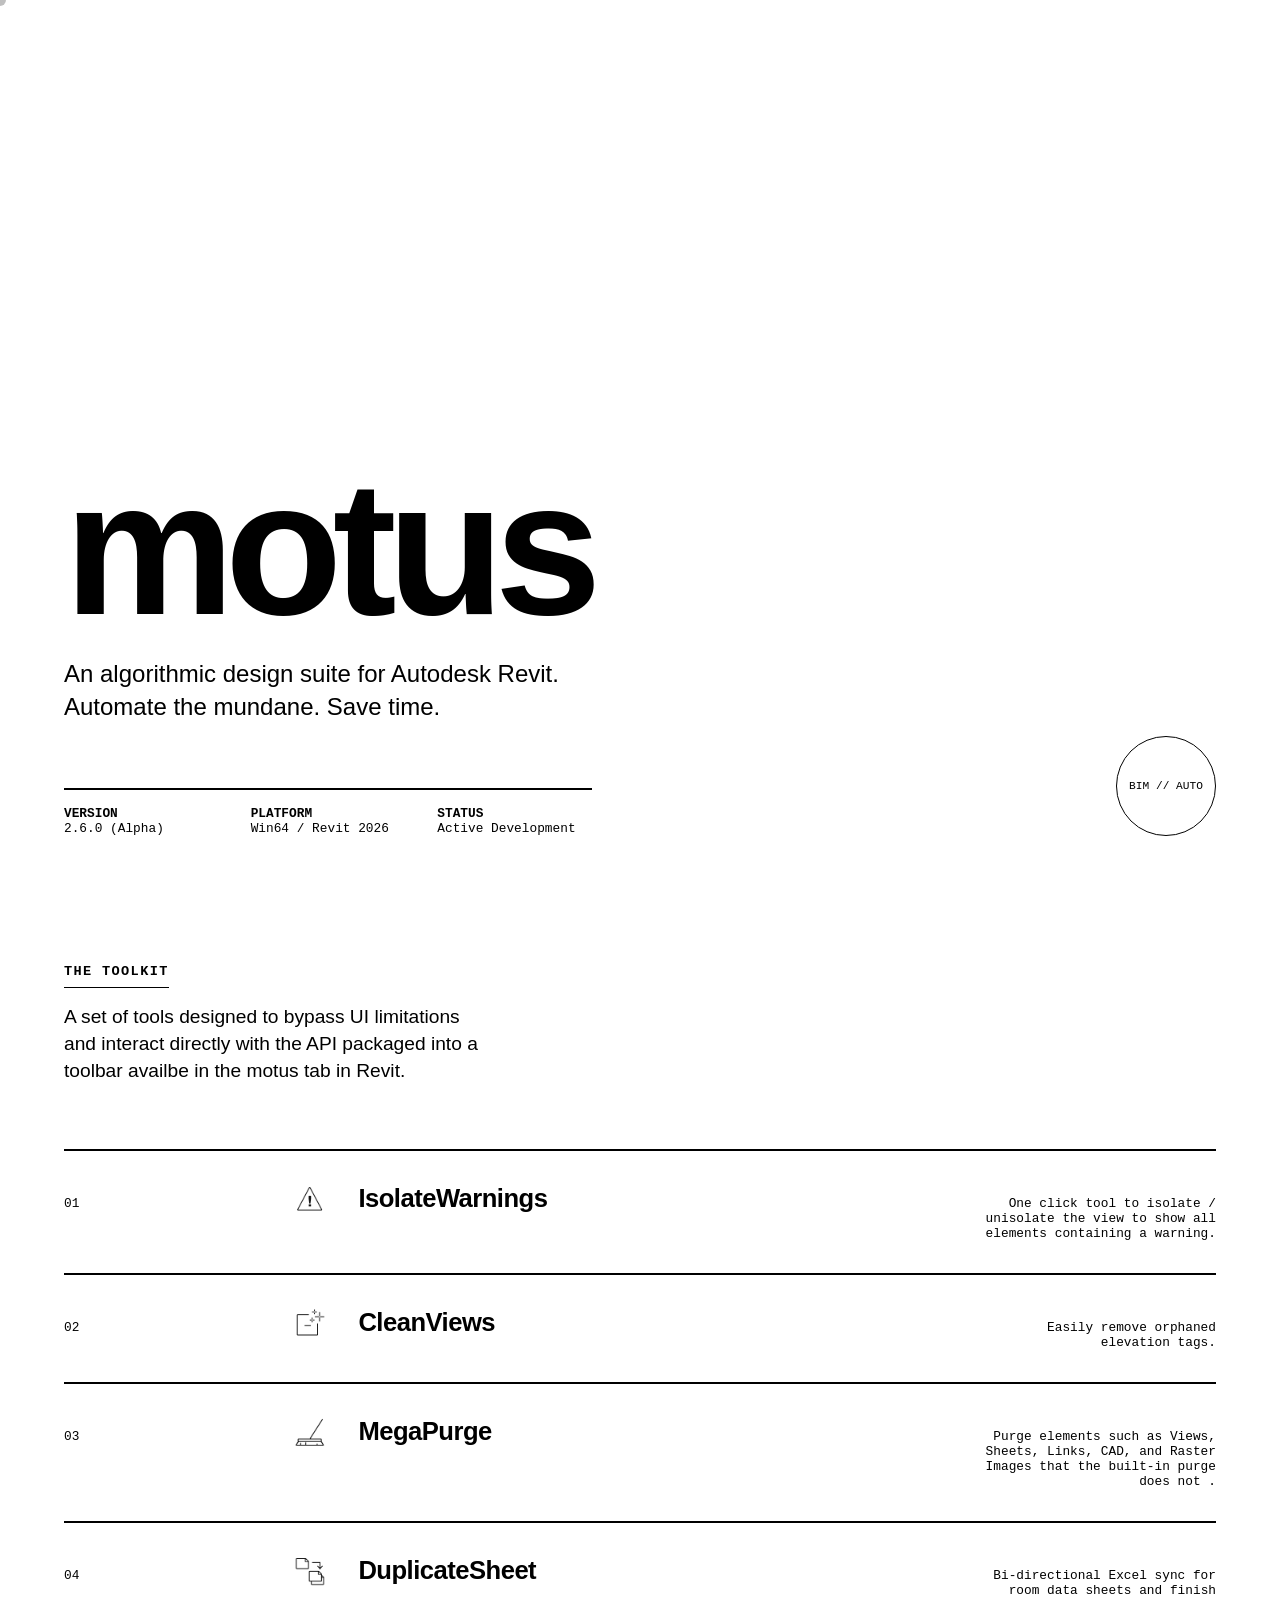
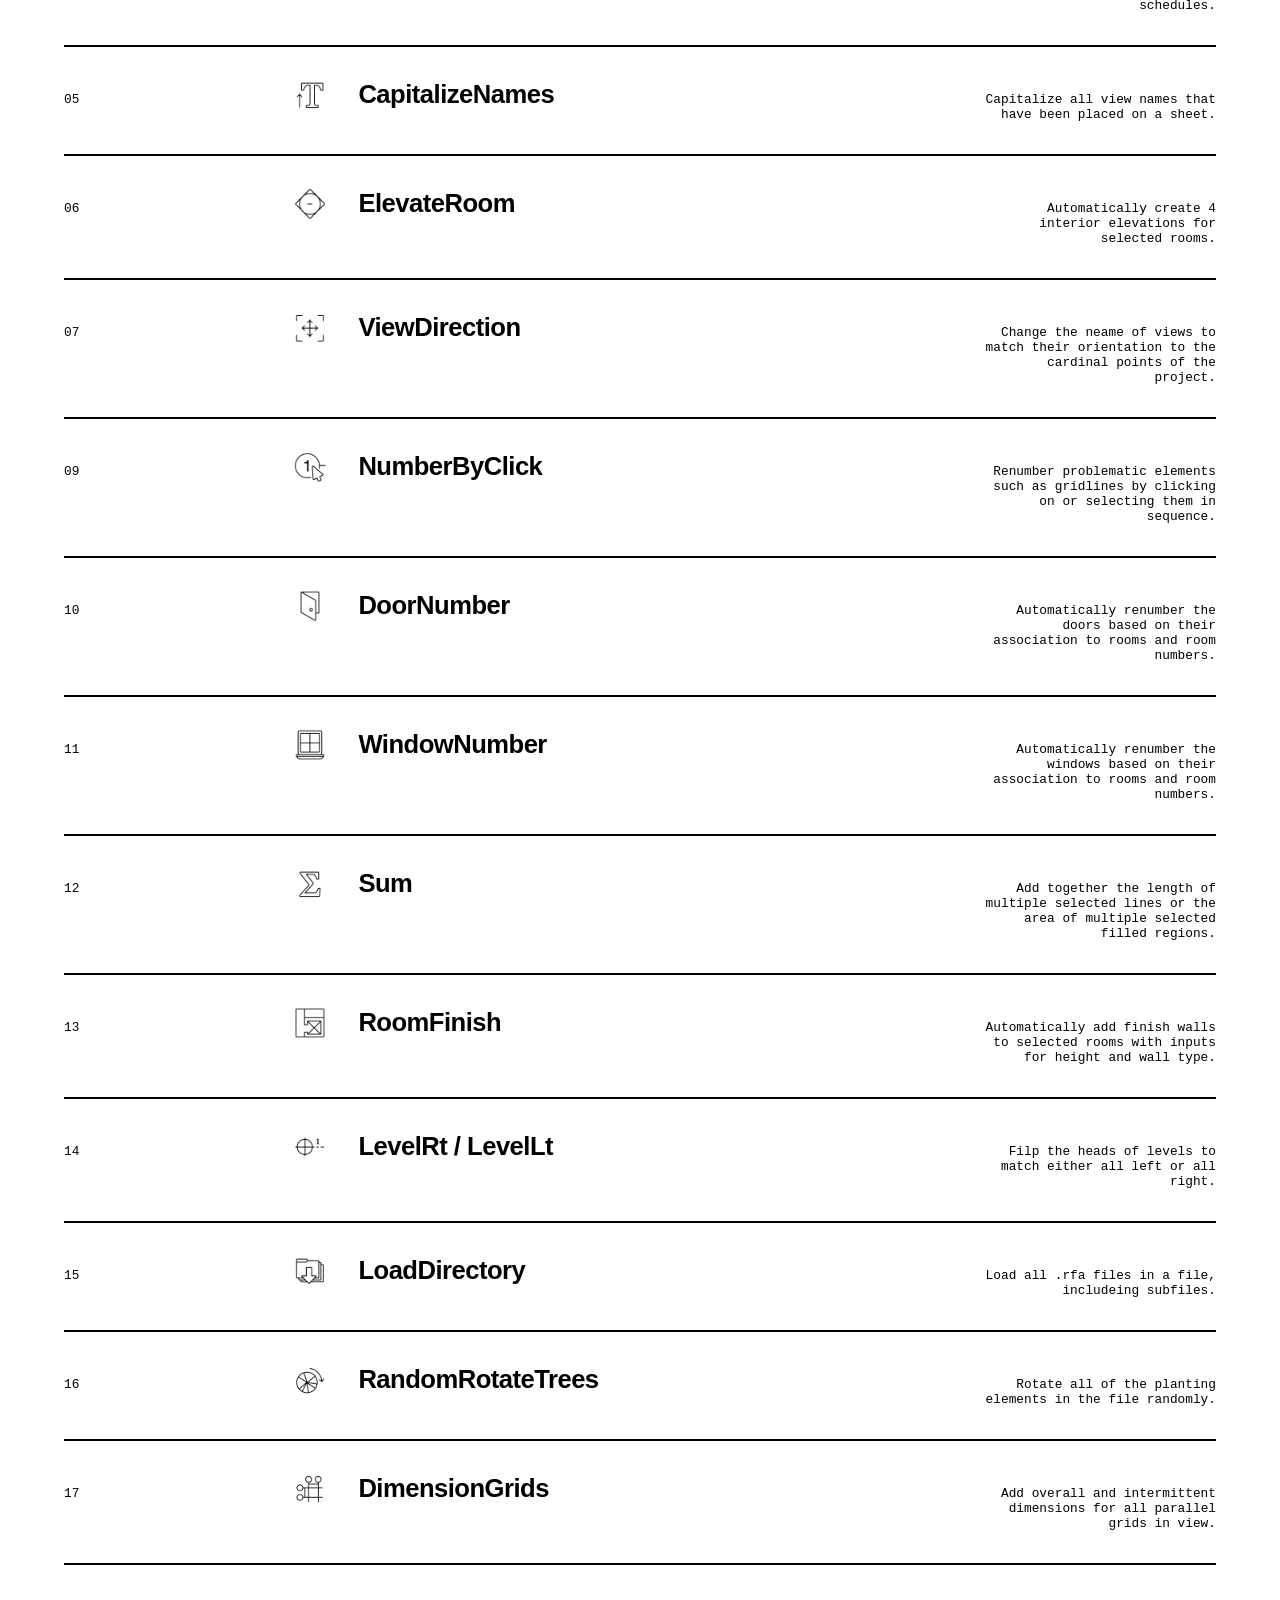
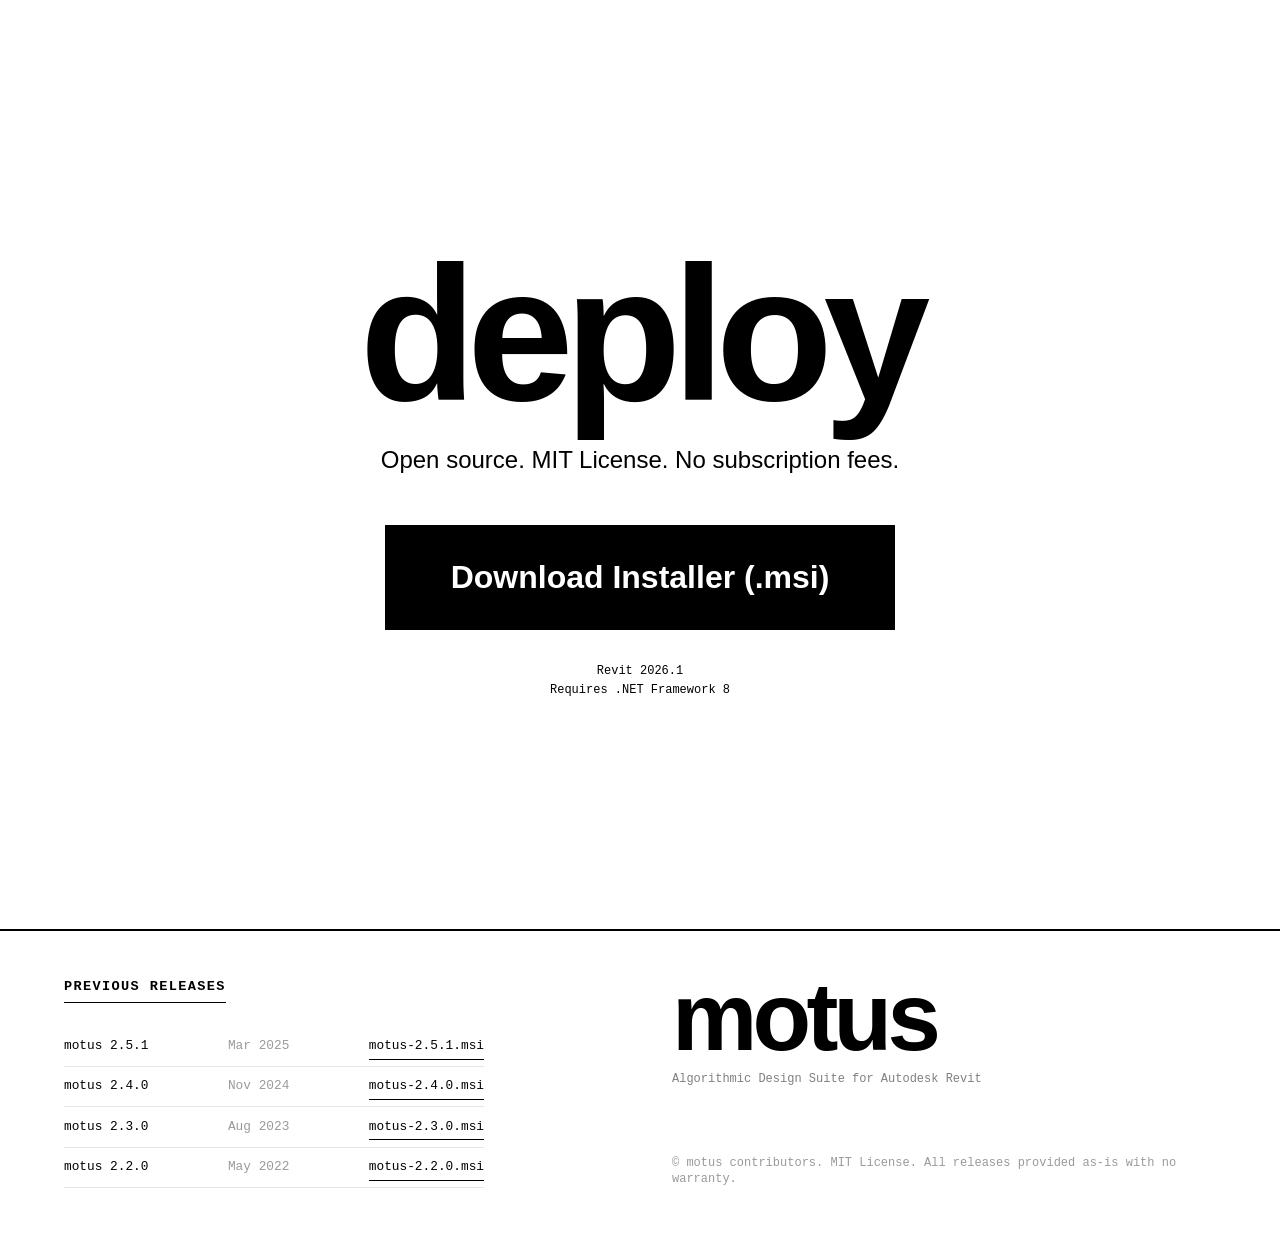
==== index.html @ 1a80b29b "Add files via upload" ====
<html lang="en" vid="0"><head vid="1">
    <meta charset="UTF-8" vid="2">
    <meta name="viewport" content="width=device-width, initial-scale=1.0" vid="3">
    <title vid="4">motus | revit automation suite</title>
    <style vid="5">
        :root {
            --bg: #ffffff;
            --ink: #000000;
            --font-main: 'Helvetica Neue', Helvetica, Arial, sans-serif;
            --font-mono: 'Courier New', Courier, monospace;
        }

        * {
            box-sizing: border-box;
            margin: 0;
            padding: 0;
            cursor: none;
        }

        body {
            background-color: var(--bg);
            color: var(--ink);
            font-family: var(--font-main);
            overflow-x: hidden;
            width: 100vw;
            min-height: 100vh;
        }

        
        #cursor {
            position: fixed;
            top: 0;
            left: 0;
            width: 12px;
            height: 12px;
            background: rgba(0,0,0,0.25);
            border-radius: 50%;
            pointer-events: none;
            z-index: 9999;
            transform: translate(-50%, -50%);
            mix-blend-mode: normal;
            transition: width 0.15s ease, height 0.15s ease, border-radius 0.15s ease, background 0.15s ease;
        }

        #cursor.expanded {
            width: 12px;
            height: 12px;
            background: transparent;
            border: 2px solid rgba(0,0,0,0.25);
        }

        
        h1 {
            font-size: clamp(4rem, 15vw, 12rem);
            font-weight: 900;
            letter-spacing: -0.05em;
            line-height: 0.8;
            text-transform: lowercase;
            margin-bottom: 2rem;
        }

        h2 {
            font-family: var(--font-mono);
            font-size: 0.85rem;
            text-transform: uppercase;
            letter-spacing: 0.1em;
            margin-bottom: 1rem;
            border-bottom: 1px solid var(--ink);
            padding-bottom: 0.5rem;
            display: inline-block;
        }

        p {
            font-size: 1.5rem;
            line-height: 1.4;
            max-width: 60ch;
            font-weight: 400;
        }

        .mono-caption {
            font-family: var(--font-mono);
            font-size: 0.75rem;
            line-height: 1.6;
        }

        
        main {
            display: grid;
            grid-template-columns: 1fr;
            width: 100%;
        }

        section {
            min-height: 100vh;
            padding: 4rem;
            position: relative;
            display: flex;
            flex-direction: column;
        }

        
        .hero {
            justify-content: flex-end;
            align-items: flex-start;
        }

        .hero-content {
            position: relative;
            z-index: 2;
        }

        .hero-meta {
            display: grid;
            grid-template-columns: repeat(3, 1fr);
            gap: 2rem;
            margin-top: 4rem;
            font-family: var(--font-mono);
            font-size: 0.8rem;
            border-top: 2px solid var(--ink);
            padding-top: 1rem;
            width: 100%;
            max-width: 800px;
        }

        


        
        .tools {
            justify-content: center;
        }

        .tool-list {
            list-style: none;
            width: 100%;
        }

        .tool-item {
            border-top: 2px solid var(--ink);
            padding: 2rem 0;
            display: grid;
            grid-template-columns: 1fr 3fr 1fr;
            align-items: baseline;
            transition: padding-left 0.3s ease;
        }
        
        .tool-item:last-child {
            border-bottom: 2px solid var(--ink);
        }

        .tool-item:hover {
            background-color: var(--ink);
            color: var(--bg);
            padding-left: 2rem;
        }

        .tool-item:hover .tool-number,
        .tool-item:hover .tool-name,
        .tool-item:hover .tool-desc {
            color: var(--bg);
        }

        .tool-item:hover img{
            filter: invert(100%);
        }

        .tool-number {
            font-family: var(--font-mono);
            font-size: 0.8rem;
        }

        .tool-name {
            font-size: 1.8rem;
            font-weight: 700;
            letter-spacing: -0.02em;
            font-size: 1.6rem;
        }

        .tool-name img {
            padding-right: 2rem;
            min-width: 4rem;
            max-width: 4rem;
            margin-bottom: -0.5rem;
        }

        

        .tool-desc {
            font-family: var(--font-mono);
            font-size: 0.8rem;
            text-align: right;
        }

        
        .download {
            justify-content: center;
            align-items: center;
            text-align: center;
        }

        .cta-button {
            display: inline-block;
            background: var(--ink);
            color: var(--bg);
            padding: 2rem 4rem;
            font-size: 2rem;
            font-weight: 700;
            text-decoration: none;
            border: 2px solid var(--ink);
            transition: all 0.2s cubic-bezier(0.25, 1, 0.5, 1);
            position: relative;
            overflow: hidden;
            margin-top: 3rem;
        }

        .cta-button:hover {
            background: var(--bg);
            color: var(--ink);
            transform: scale(0.98);
        }

        
        .stamp {
            position: absolute;
            bottom: 4rem;
            right: 4rem;
            width: 100px;
            height: 100px;
            border: 1px solid var(--ink);
            border-radius: 50%;
            display: flex;
            align-items: center;
            justify-content: center;
            font-family: var(--font-mono);
            font-size: 0.7rem;
            text-transform: uppercase;
            animation: spin 10s linear infinite;
        }

        .footer {
            width: 100vw;
        }

        @keyframes spin {
            100% { transform: rotate(360deg); }
        }

        
        .filters {
            position: absolute;
            width: 0;
            height: 0;
        }

        @media (max-width: 768px) {
            h1 { font-size: 20vw; }
            .tool-item { grid-template-columns: 1fr; gap: 1rem; }
            .tool-desc { text-align: left; }
            section { padding: 2rem; }
            .ink-blob { width: 80vw; height: 80vw; left: 50%; }
            .stamp { right: 2rem; bottom: 2rem; }
            .stamp { display: none;}
        }
    </style>
</head>
<body vid="6">

    
    <svg class="filters" vid="7">
        <filter id="paper-roughness" vid="8">
            <feTurbulence type="fractalNoise" baseFrequency="0.04" numOctaves="5" result="noise" vid="9"></feTurbulence>
            <feDisplacementMap in="SourceGraphic" in2="noise" scale="15" vid="10"></feDisplacementMap>
        </filter>
    </svg>

    <div id="cursor" vid="12"></div>

    <main vid="13">
        
        <section class="hero" vid="14">
            <div class="hero-content" vid="15">
                <h1 vid="16">motus</h1>
                <p vid="17">An algorithmic design suite for Autodesk Revit.<br vid="18">Automate the mundane. Save time.</p>
                
                <div class="hero-meta" vid="19">
                    <div vid="20">
                        <strong vid="21">VERSION</strong><br vid="22">
                        2.6.0 (Alpha)
                    </div>
                    <div vid="23">
                        <strong vid="24">PLATFORM</strong><br vid="25">
                        Win64 / Revit 2026
                    </div>
                    <div vid="26">
                        <strong vid="27">STATUS</strong><br vid="28">
                        Active Development
                    </div>
                </div>
            </div>

            <div class="stamp" vid="29">
                BIM // AUTO
            </div>
        </section>

        
        <section class="tools" vid="30">
            <div style="margin-bottom: 4rem;" vid="31">
                <h2 vid="32">The Toolkit</h2>
                <p style="font-size: 1.2rem; max-width: 40ch;" vid="33">A set of tools designed to bypass UI limitations and interact directly with the API packaged into a toolbar availbe in the motus tab in Revit.</p>
            </div>

            <ul class="tool-list" vid="34">
                <li class="tool-item">
                    <span class="tool-number">01</span>
                    <span class="tool-name"><img src="/Icons/IsolateWarnings.png" alt="Isolate warnings">IsolateWarnings</span>
                    <span class="tool-desc">One click tool to isolate / unisolate the view to show all elements containing a warning.</span>
                </li>
                <li class="tool-item">
                    <span class="tool-number">02</span>
                    <span class="tool-name"><img src="/Icons/CleanUnused.png" alt="Remove unused elevations">CleanViews</span>
                    <span class="tool-desc">Easily remove orphaned elevation tags.</span>
                </li>
                <li class="tool-item">
                    <span class="tool-number">03</span>
                    <span class="tool-name"><img src="/Icons/PurgePlus.png" alt="Purge additional elements">MegaPurge</span>
                    <span class="tool-desc">Purge elements such as Views, Sheets, Links, CAD, and Raster Images that the built-in purge does not .</span>
                </li>
                <li class="tool-item">
                    <span class="tool-number">04</span>
                    <span class="tool-name"><img src="/Icons/DuplicateSheet.png" alt="Create mulitple duplicates of a sheet">DuplicateSheet</span>
                    <span class="tool-desc">Bi-directional Excel sync for room data sheets and finish schedules.</span>
                </li>
                <li class="tool-item">
                    <span class="tool-number">05</span>
                    <span class="tool-name"><img src="/Icons/Capitalize.png" alt="Capialize the names of views on sheets">CapitalizeNames</span>
                    <span class="tool-desc">Capitalize all view names that have been placed on a sheet.</span>
                </li>
                <li class="tool-item">
                    <span class="tool-number">06</span>
                    <span class="tool-name"><img src="/Icons/InteriorElevation.png" alt="Elevate a room">ElevateRoom</span>
                    <span class="tool-desc">Automatically create 4 interior elevations for selected rooms.</span>
                </li>
                <li class="tool-item">
                    <span class="tool-number">07</span>
                    <span class="tool-name"><img src="/Icons/ViewDirection.png" alt="Rename elevations by project cardinal directions">ViewDirection</span>
                    <span class="tool-desc">Change the neame of views to match their orientation to the cardinal points of the project.</span>
                </li>
                <li class="tool-item">
                    <span class="tool-number">09</span>
                    <span class="tool-name"><img src="/Icons/ReNumber.png" alt="Renumber elements by selection order">NumberByClick</span>
                    <span class="tool-desc">Renumber problematic elements such as gridlines by clicking on or selecting them in sequence.</span>
                </li>
                <li class="tool-item">
                    <span class="tool-number">10</span>
                    <span class="tool-name"><img src="/Icons/DoorNumber.png" alt="Number doors by room">DoorNumber</span>
                    <span class="tool-desc">Automatically renumber the doors based on their association to rooms and room numbers.</span>
                </li>
                <li class="tool-item">
                    <span class="tool-number">11</span>
                    <span class="tool-name"><img src="/Icons/WindowNumber.png" alt="Number windows by room">WindowNumber</span>
                    <span class="tool-desc">Automatically renumber the windows based on their association to rooms and room numbers.</span>
                </li>
                <li class="tool-item">
                    <span class="tool-number">12</span>
                    <span class="tool-name"><img src="/Icons/Sum.png" alt="Sum of lines and areas">Sum</span>
                    <span class="tool-desc">Add together the length of multiple selected lines or the area of multiple selected filled regions.</span>
                </li>
                <li class="tool-item">
                    <span class="tool-number">13</span>
                    <span class="tool-name"><img src="/Icons/RoomFinish.png" alt="add finish walls to room">RoomFinish</span>
                    <span class="tool-desc">Automatically add finish walls to selected rooms with inputs for height and wall type.</span>
                </li>
                <li class="tool-item">
                    <span class="tool-number">14</span>
                    <span class="tool-name"><img src="/Icons/GridBubbleLeft.png" alt="Unify grid bubble orientations">LevelRt / LevelLt</span>
                    <span class="tool-desc">Filp the heads of levels to match either all left or all right.</span>
                </li>
                <li class="tool-item">
                    <span class="tool-number">15</span>
                    <span class="tool-name"><img src="/Icons/ImportDirectory.png" alt="Load multiple families">LoadDirectory</span>
                    <span class="tool-desc">Load all .rfa files in a file, includeing subfiles.</span>
                </li>
                <li class="tool-item">
                    <span class="tool-number">16</span>
                    <span class="tool-name"><img src="/Icons/RotateTrees.png" alt="Randomly rotate trees">RandomRotateTrees</span>
                    <span class="tool-desc">Rotate all of the planting elements in the file randomly.</span>
                </li>
                <li class="tool-item">
                    <span class="tool-number">17</span>
                    <span class="tool-name"><img src="/Icons/DimensionGrids.png" alt="Dimension parallel grids">DimensionGrids</span>
                    <span class="tool-desc">Add overall and intermittent dimensions for all parallel grids in view.</span>
                </li>
            </ul>
        </section>

        
        <section class="download" vid="51">
            <div style="position: relative; z-index: 2;" vid="52">
                <h1 vid="53">deploy</h1>
                <p vid="54">Open source. MIT License. No subscription fees.</p>
                <a href="/Installations/motusTools2026.msi" class="cta-button" vid="55">Download Installer (.msi)</a>
                <div class="mono-caption" style="margin-top: 2rem;" vid="56">
                    Revit 2026.1<br vid="57">
                    Requires .NET Framework 8
                </div>
            </div>
        </section>

    </main>

    <footer style="border-top: 2px solid var(--ink); padding: 3rem 4rem; display: grid; grid-template-columns: 1fr 1fr; align-items: start; gap: 4rem; position: relative; z-index: 2; background: var(--bg);" vid="58">
        <div vid="59">
            <h2 style="font-family: var(--font-mono); font-size: 0.85rem; text-transform: uppercase; letter-spacing: 0.1em; border-bottom: 1px solid var(--ink); padding-bottom: 0.5rem; display: inline-block; margin-bottom: 1.5rem;" vid="60">Previous Releases</h2>
            <ul style="list-style: none; font-family: var(--font-mono); font-size: 0.8rem; line-height: 2;" vid="61">
                <li style="display: flex; justify-content: space-between; max-width: 420px; border-bottom: 1px solid rgba(0,0,0,0.1); padding: 0.4rem 0;" vid="62"><span vid="63">motus 2.5.1</span><span style="color: rgba(0,0,0,0.4);" vid="64">Mar 2025</span><a href="/Installations/motusTools2025.msi" style="color: var(--ink); text-decoration: none; border-bottom: 1px solid var(--ink);" vid="65">motus-2.5.1.msi</a></li>
                <li style="display: flex; justify-content: space-between; max-width: 420px; border-bottom: 1px solid rgba(0,0,0,0.1); padding: 0.4rem 0;" vid="66"><span vid="67">motus 2.4.0</span><span style="color: rgba(0,0,0,0.4);" vid="68">Nov 2024</span><a href="/Installations/motusTools2024.msi" style="color: var(--ink); text-decoration: none; border-bottom: 1px solid var(--ink);" vid="69">motus-2.4.0.msi</a></li>
                <li style="display: flex; justify-content: space-between; max-width: 420px; border-bottom: 1px solid rgba(0,0,0,0.1); padding: 0.4rem 0;" vid="70"><span vid="71">motus 2.3.0</span><span style="color: rgba(0,0,0,0.4);" vid="72">Aug 2023</span><a href="/Installations/motusTools2023.msi" style="color: var(--ink); text-decoration: none; border-bottom: 1px solid var(--ink);" vid="73">motus-2.3.0.msi</a></li>
                <li style="display: flex; justify-content: space-between; max-width: 420px; border-bottom: 1px solid rgba(0,0,0,0.1); padding: 0.4rem 0;" vid="74"><span vid="75">motus 2.2.0</span><span style="color: rgba(0,0,0,0.4);" vid="76">May 2022</span><a href="/Installations/motusTools2022.msi" style="color: var(--ink); text-decoration: none; border-bottom: 1px solid var(--ink);" vid="77">motus-2.2.0.msi</a></li>
            </ul>
        </div>
        <div style="display: flex; flex-direction: column; justify-content: space-between; height: 100%;" vid="82">
            <div vid="83">
                <h1 style="font-size: clamp(3rem, 8vw, 6rem); font-weight: 900; letter-spacing: -0.05em; line-height: 0.8; text-transform: lowercase; margin-bottom: 1rem;" vid="84">motus</h1>
                <p style="font-family: var(--font-mono); font-size: 0.75rem; color: rgba(0,0,0,0.5); max-width: none;" vid="85">Algorithmic Design Suite for Autodesk Revit</p>
            </div>
            <p style="font-family: var(--font-mono); font-size: 0.75rem; color: rgba(0,0,0,0.4); margin-top: 3rem; max-width: none;" vid="86">© <span id="copy-year" vid="87"></span> motus contributors. MIT License. All releases provided as-is with no warranty.</p>
        </div>
    </footer>

    <script vid="58">
        // Connecting dots background
        (function() {
            const canvas = document.getElementById('dot-canvas');
            const ctx = canvas.getContext('2d');
            const NUM_DOTS = 80;
            const MAX_DIST = 160;
            let dots = [];

            function resize() {
                canvas.width = window.innerWidth;
                canvas.height = window.innerHeight;
            }
            window.addEventListener('resize', resize);
            resize();

            for (let i = 0; i < NUM_DOTS; i++) {
                dots.push({
                    x: Math.random() * canvas.width,
                    y: Math.random() * canvas.height,
                    vx: (Math.random() - 0.5) * 0.5,
                    vy: (Math.random() - 0.5) * 0.5,
                    r: Math.random() * 2 + 1
                });
            }

            function draw() {
                ctx.clearRect(0, 0, canvas.width, canvas.height);

                // Move dots
                dots.forEach(d => {
                    d.x += d.vx;
                    d.y += d.vy;
                    if (d.x < 0 || d.x > canvas.width)  d.vx *= -1;
                    if (d.y < 0 || d.y > canvas.height) d.vy *= -1;
                });

                // Draw lines
                for (let i = 0; i < dots.length; i++) {
                    for (let j = i + 1; j < dots.length; j++) {
                        const dx = dots[i].x - dots[j].x;
                        const dy = dots[i].y - dots[j].y;
                        const dist = Math.sqrt(dx * dx + dy * dy);
                        if (dist < MAX_DIST) {
                            const alpha = (1 - dist / MAX_DIST) * 0.18;
                            ctx.strokeStyle = `rgba(0,0,0,${alpha})`;
                            ctx.lineWidth = 0.8;
                            ctx.beginPath();
                            ctx.moveTo(dots[i].x, dots[i].y);
                            ctx.lineTo(dots[j].x, dots[j].y);
                            ctx.stroke();
                        }
                    }
                }

                // Draw dots
                dots.forEach(d => {
                    ctx.beginPath();
                    ctx.arc(d.x, d.y, d.r, 0, Math.PI * 2);
                    ctx.fillStyle = 'rgba(0,0,0,0.25)';
                    ctx.fill();
                });

                requestAnimationFrame(draw);
            }
            draw();
        })();
    </script>
    <script vid="59">
        


        const cursor = document.getElementById('cursor');
        
        document.addEventListener('mousemove', (e) => {
            cursor.style.left = e.clientX + 'px';
            cursor.style.top = e.clientY + 'px';
        });

        
        const links = document.querySelectorAll('a, .tool-item');
        links.forEach(link => {
            link.addEventListener('mouseenter', () => {
                cursor.style.transform = 'translate(-50%, -50%) scale(1)';
                cursor.style.background = '#ffffff';
                cursor.style.mixBlendMode = 'exclusion';
            });
            link.addEventListener('mouseleave', () => {
                cursor.style.transform = 'translate(-50%, -50%) scale(1)';
                cursor.style.background = 'rgba(0,0,0,0.25)';
                cursor.style.mixBlendMode = 'normal';
            });
        });
    </script>

</body></html>
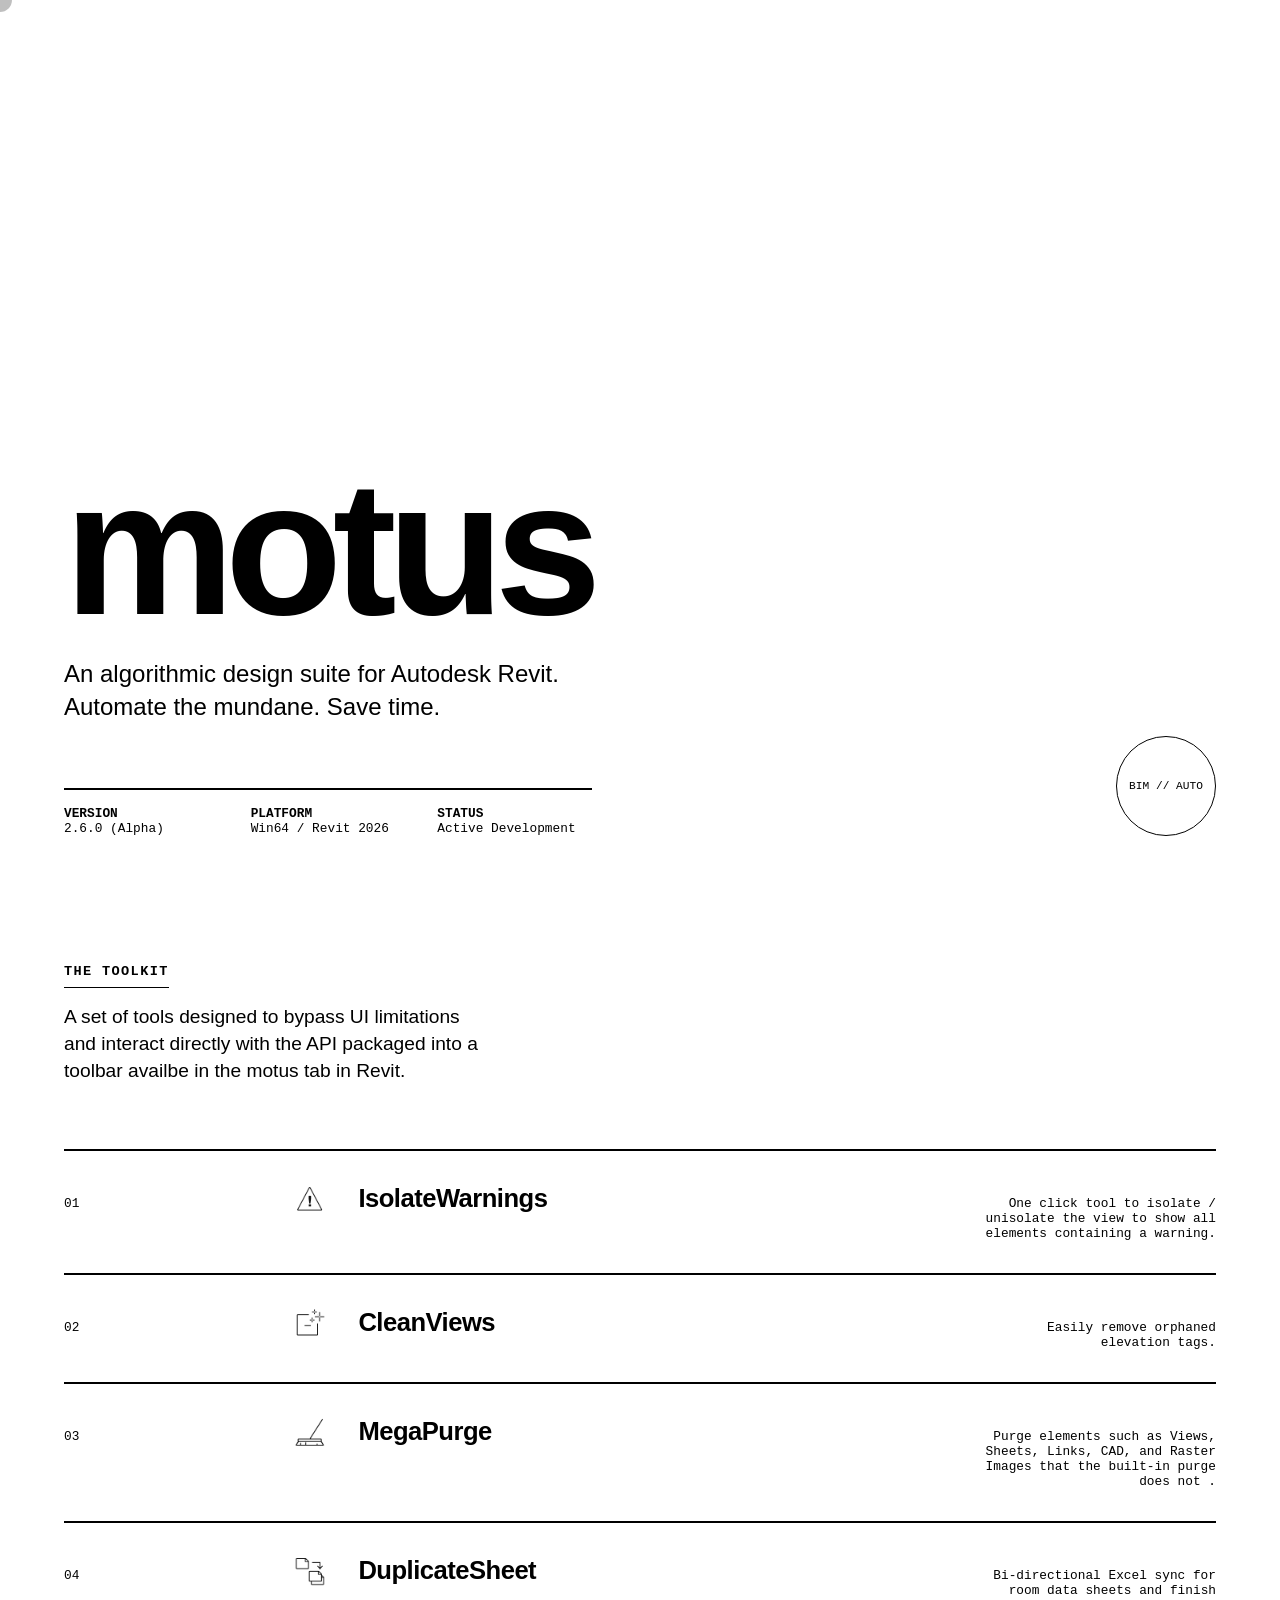
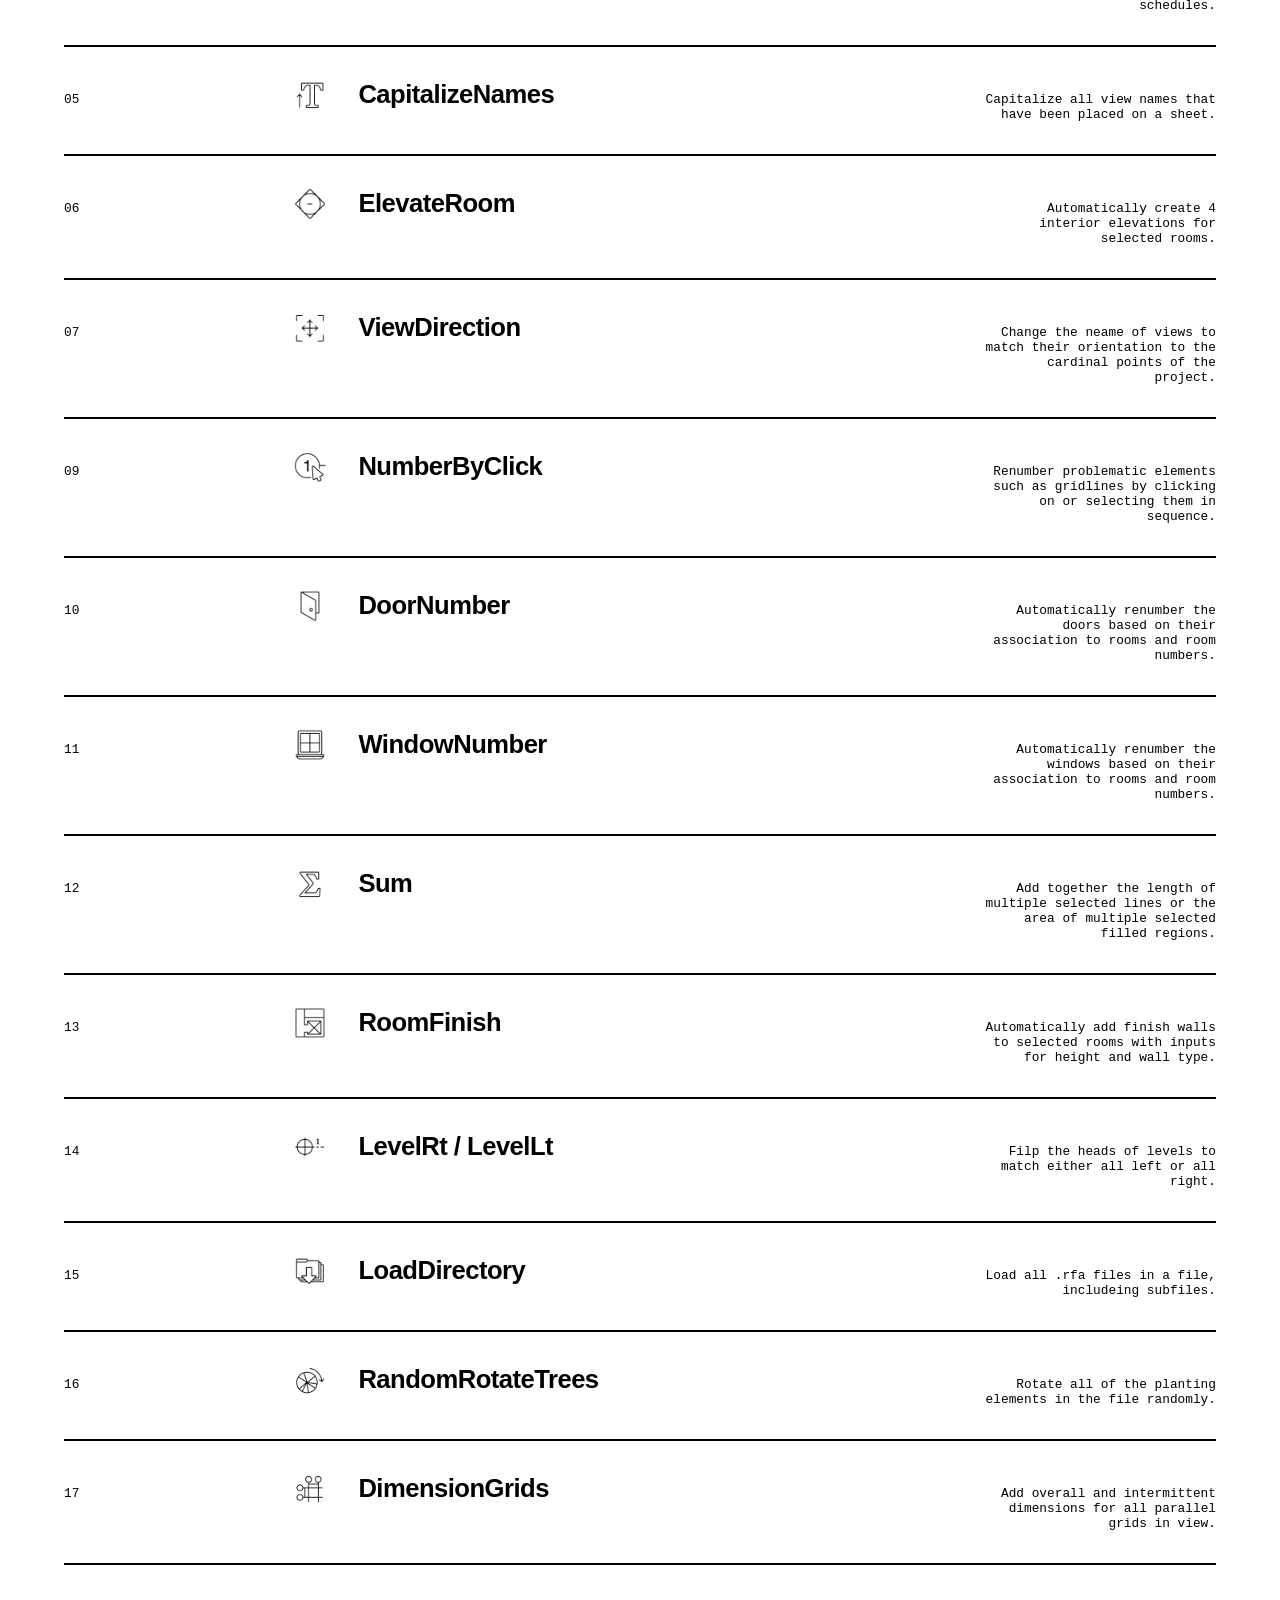
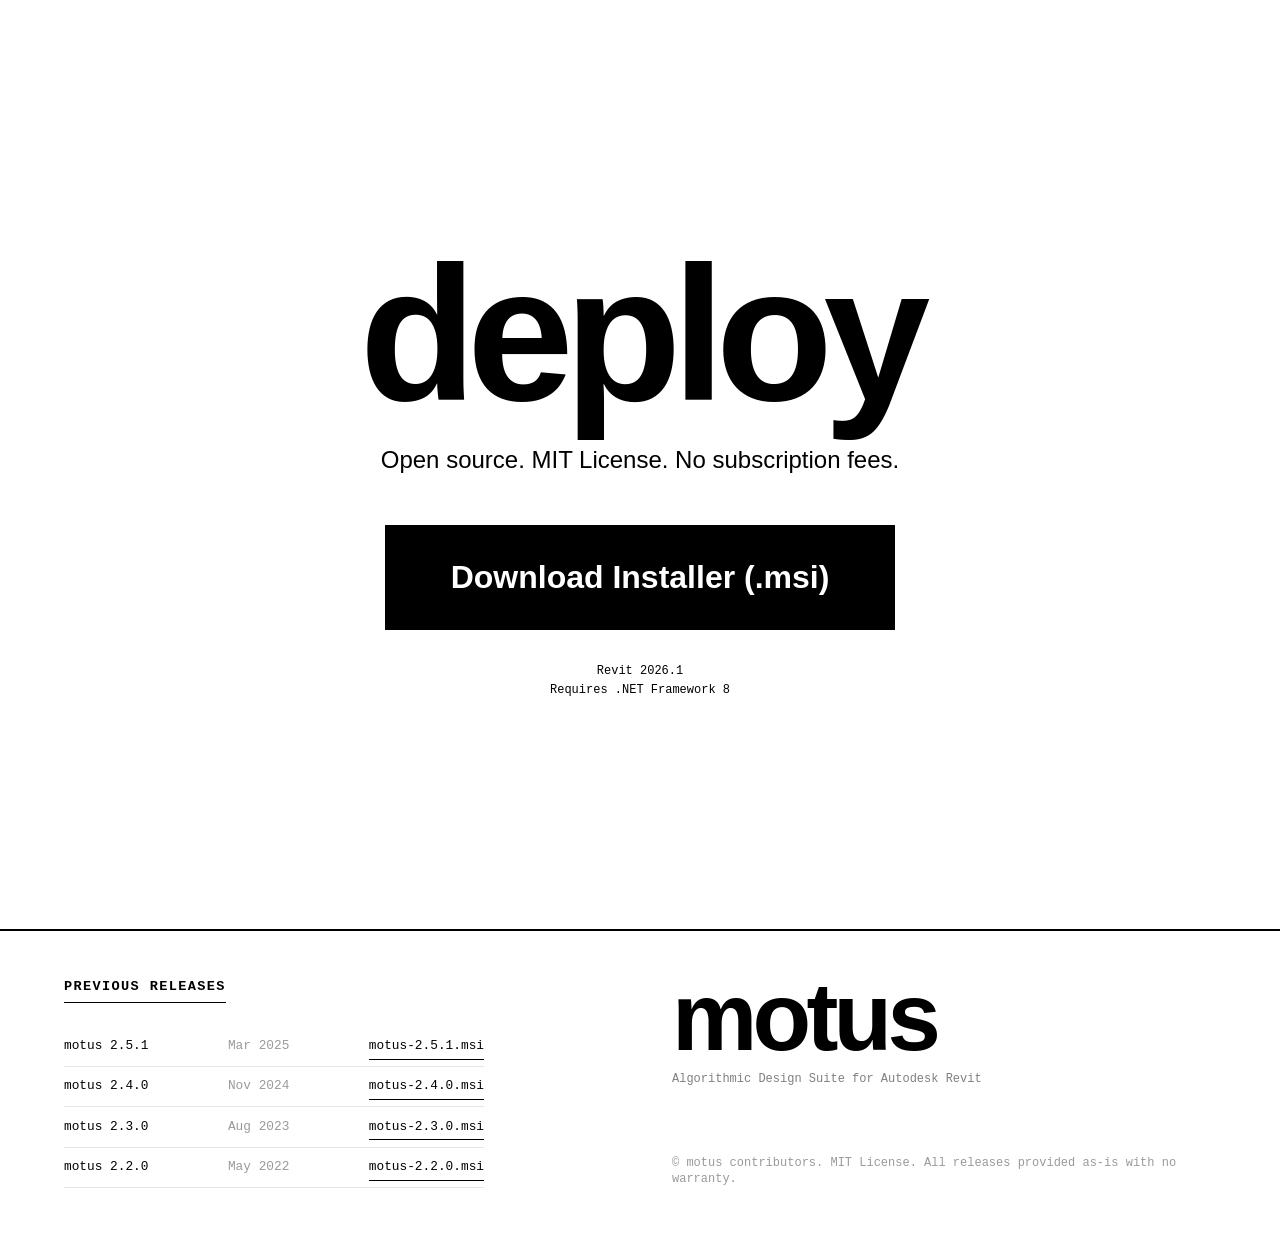
==== commit 7274dc47: "Add files via upload" ====
--- a/index.html
+++ b/index.html
@@ -31,8 +31,8 @@
             position: fixed;
             top: 0;
             left: 0;
-            width: 12px;
-            height: 12px;
+            width: 24px;
+            height: 24px;
             background: rgba(0,0,0,0.25);
             border-radius: 50%;
             pointer-events: none;
@@ -43,8 +43,6 @@
         }
 
         #cursor.expanded {
-            width: 12px;
-            height: 12px;
             background: transparent;
             border: 2px solid rgba(0,0,0,0.25);
         }
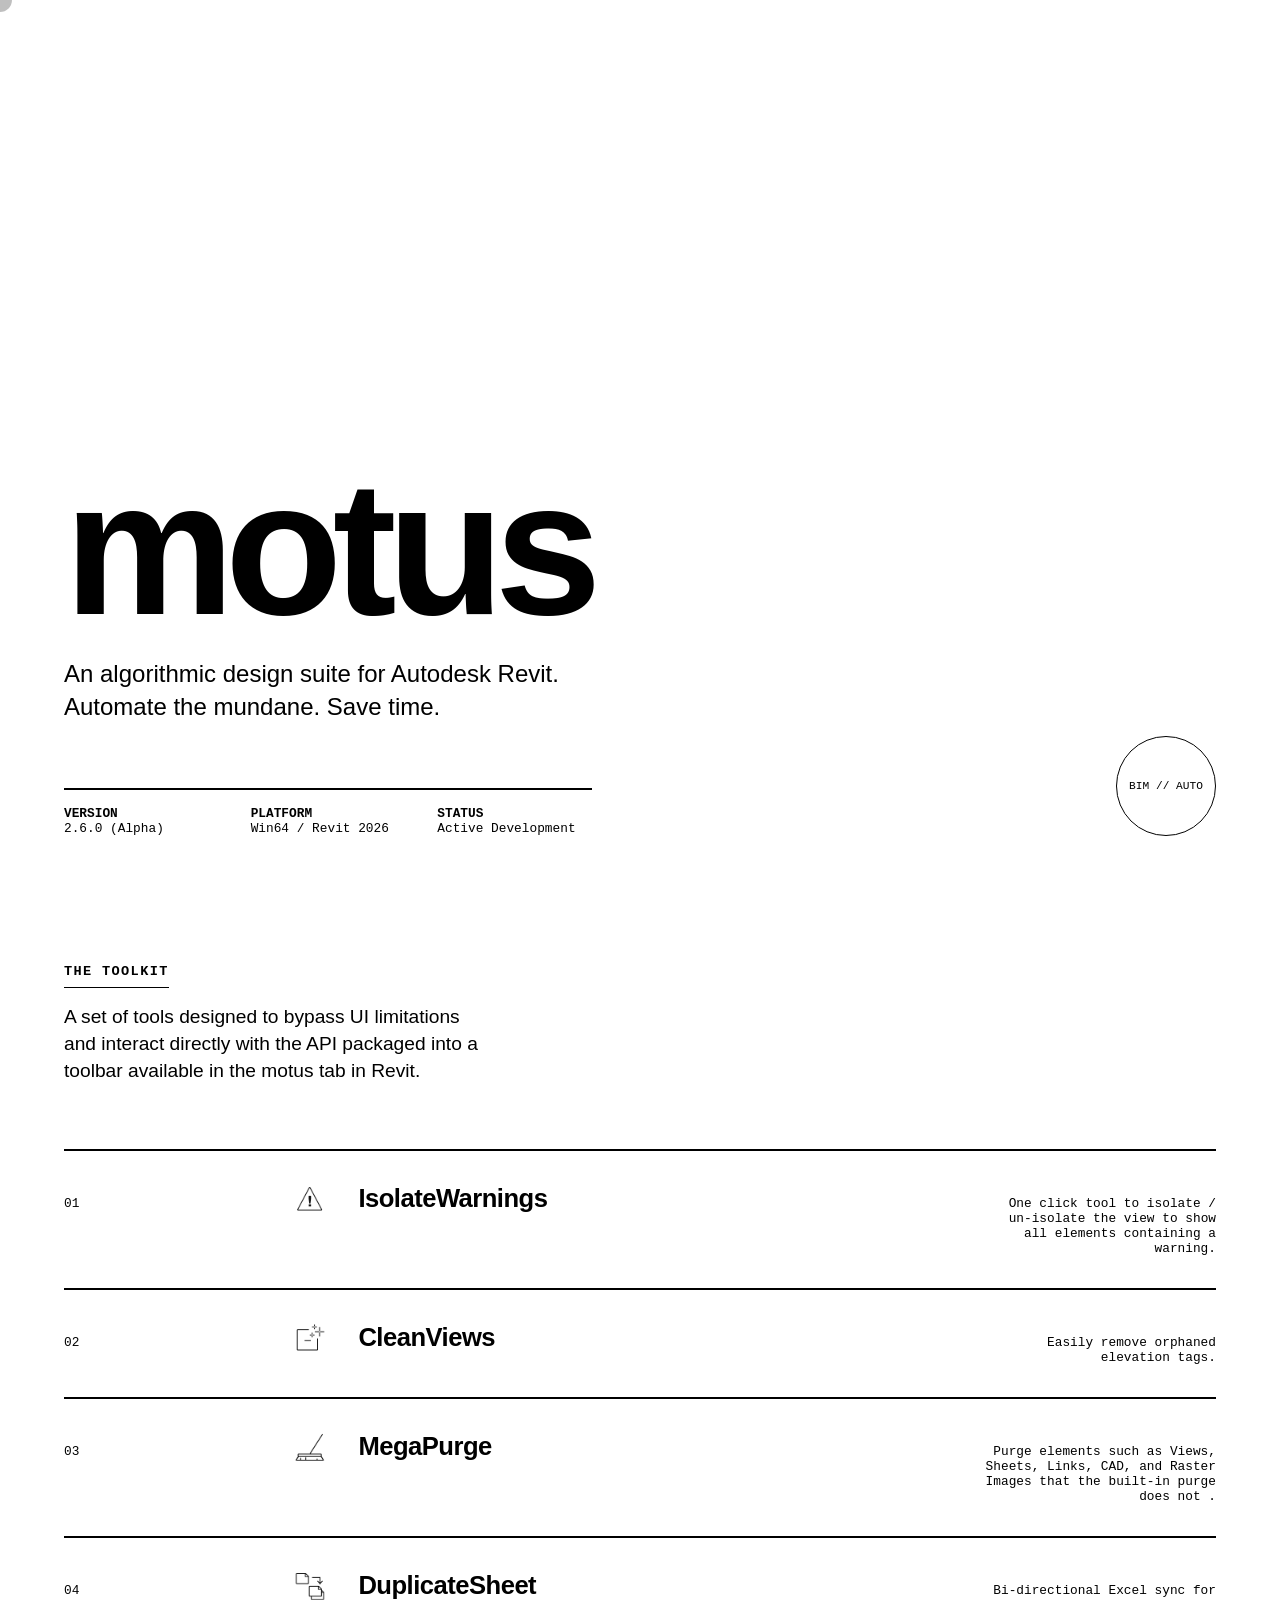
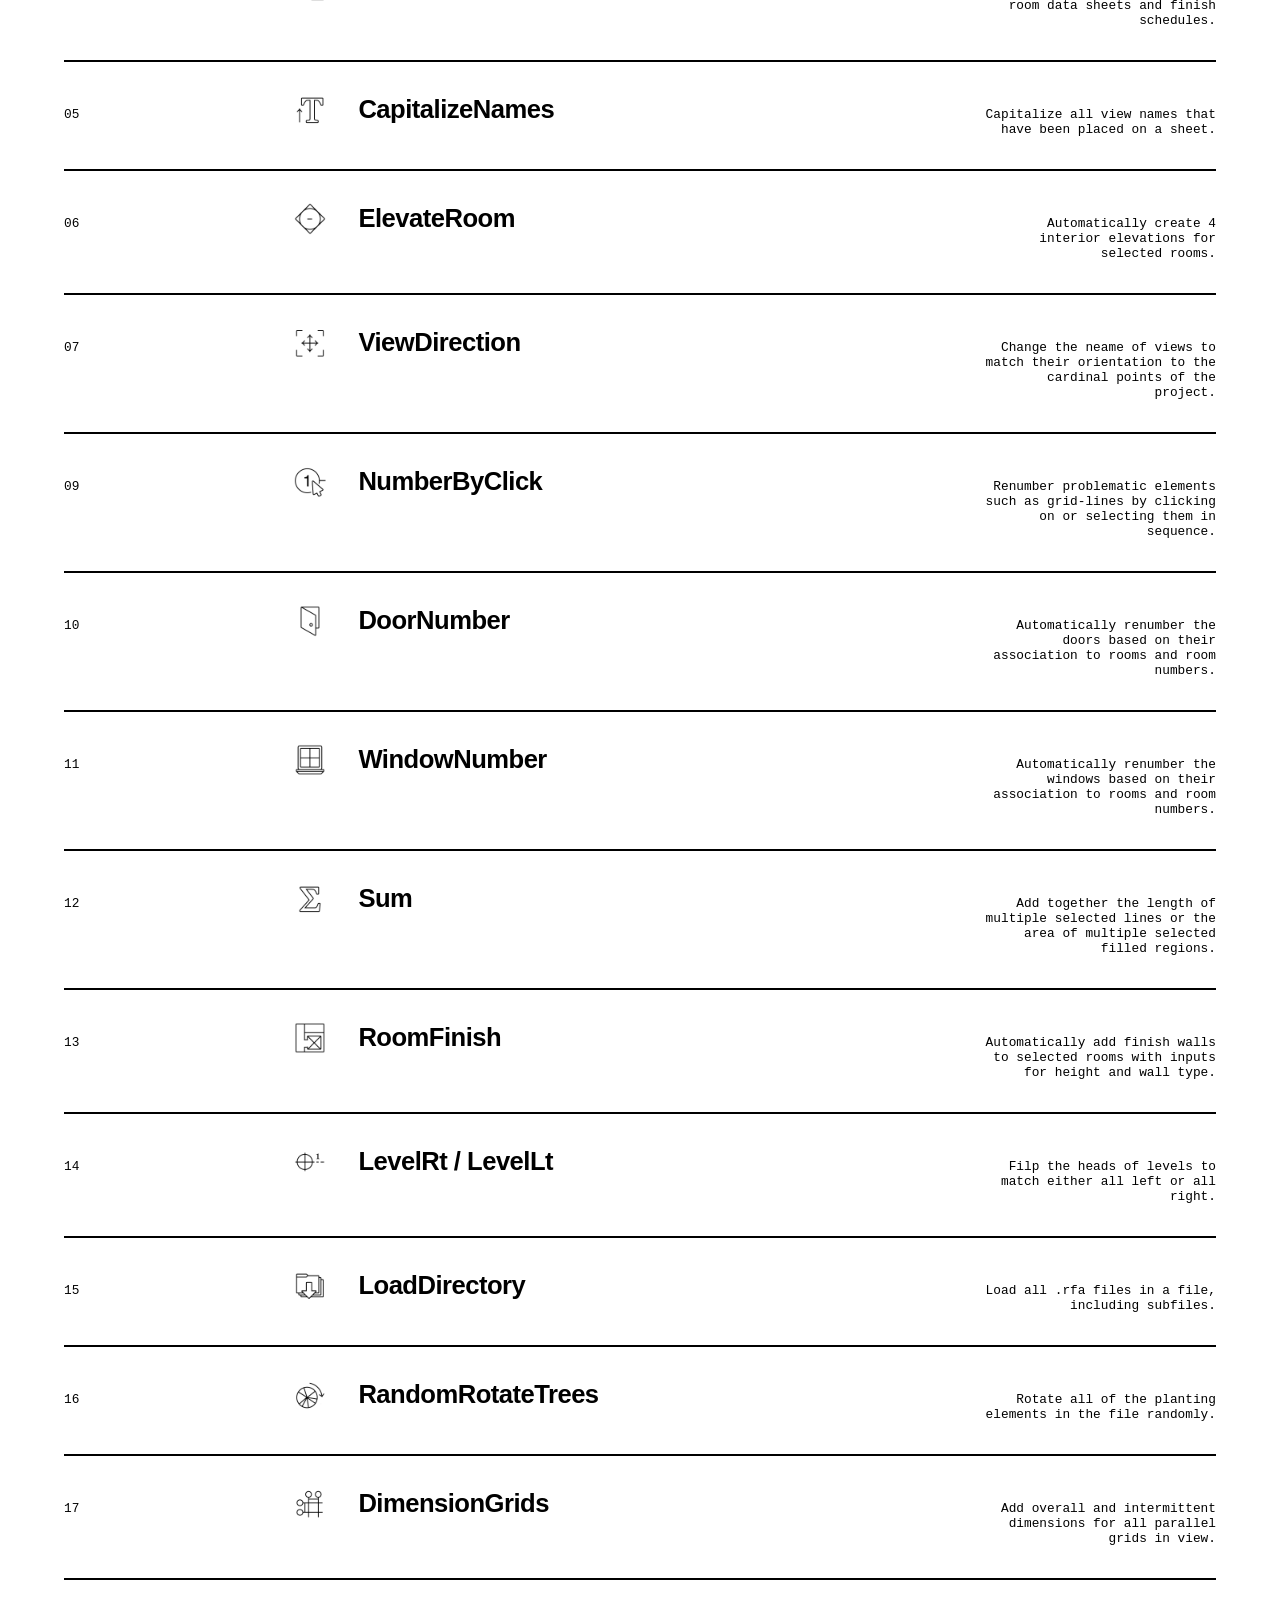
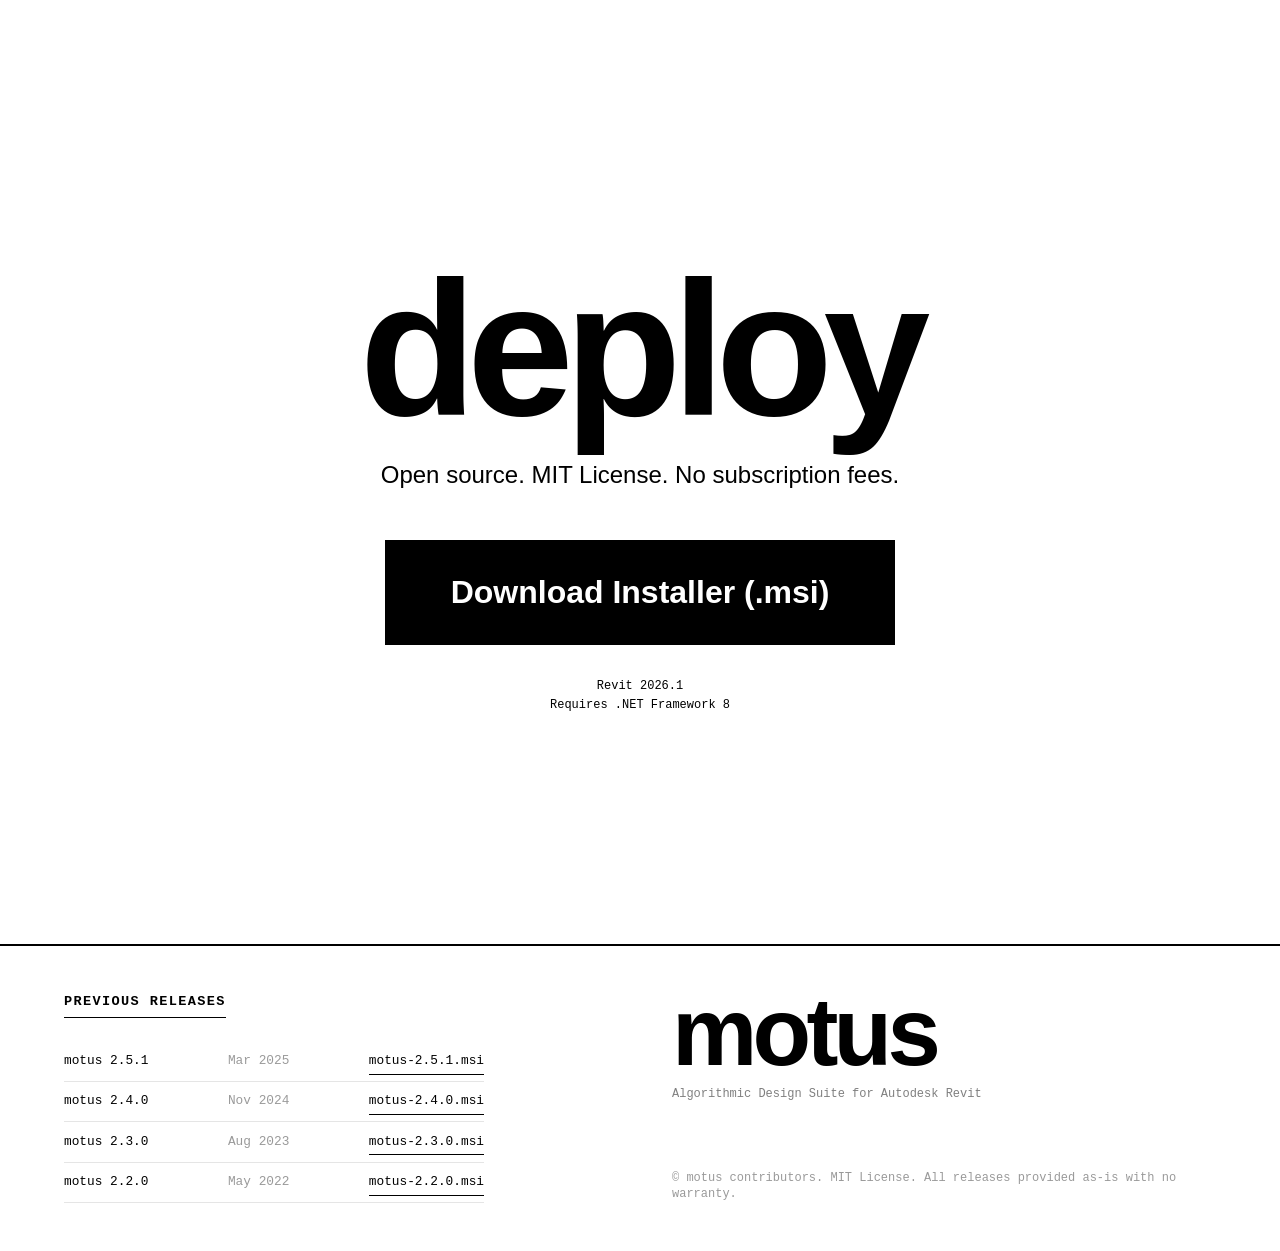
==== commit d6262ced: "Add files via upload" ====
--- a/index.html
+++ b/index.html
@@ -305,14 +305,14 @@
         <section class="tools" vid="30">
             <div style="margin-bottom: 4rem;" vid="31">
                 <h2 vid="32">The Toolkit</h2>
-                <p style="font-size: 1.2rem; max-width: 40ch;" vid="33">A set of tools designed to bypass UI limitations and interact directly with the API packaged into a toolbar availbe in the motus tab in Revit.</p>
+                <p style="font-size: 1.2rem; max-width: 40ch;" vid="33">A set of tools designed to bypass UI limitations and interact directly with the API packaged into a toolbar available in the motus tab in Revit.</p>
             </div>
 
             <ul class="tool-list" vid="34">
                 <li class="tool-item">
                     <span class="tool-number">01</span>
                     <span class="tool-name"><img src="/Icons/IsolateWarnings.png" alt="Isolate warnings">IsolateWarnings</span>
-                    <span class="tool-desc">One click tool to isolate / unisolate the view to show all elements containing a warning.</span>
+                    <span class="tool-desc">One click tool to isolate / un-isolate the view to show all elements containing a warning.</span>
                 </li>
                 <li class="tool-item">
                     <span class="tool-number">02</span>
@@ -326,12 +326,12 @@
                 </li>
                 <li class="tool-item">
                     <span class="tool-number">04</span>
-                    <span class="tool-name"><img src="/Icons/DuplicateSheet.png" alt="Create mulitple duplicates of a sheet">DuplicateSheet</span>
+                    <span class="tool-name"><img src="/Icons/DuplicateSheet.png" alt="Create multiple duplicates of a sheet">DuplicateSheet</span>
                     <span class="tool-desc">Bi-directional Excel sync for room data sheets and finish schedules.</span>
                 </li>
                 <li class="tool-item">
                     <span class="tool-number">05</span>
-                    <span class="tool-name"><img src="/Icons/Capitalize.png" alt="Capialize the names of views on sheets">CapitalizeNames</span>
+                    <span class="tool-name"><img src="/Icons/Capitalize.png" alt="Capitalize the names of views on sheets">CapitalizeNames</span>
                     <span class="tool-desc">Capitalize all view names that have been placed on a sheet.</span>
                 </li>
                 <li class="tool-item">
@@ -347,7 +347,7 @@
                 <li class="tool-item">
                     <span class="tool-number">09</span>
                     <span class="tool-name"><img src="/Icons/ReNumber.png" alt="Renumber elements by selection order">NumberByClick</span>
-                    <span class="tool-desc">Renumber problematic elements such as gridlines by clicking on or selecting them in sequence.</span>
+                    <span class="tool-desc">Renumber problematic elements such as grid-lines by clicking on or selecting them in sequence.</span>
                 </li>
                 <li class="tool-item">
                     <span class="tool-number">10</span>
@@ -377,7 +377,7 @@
                 <li class="tool-item">
                     <span class="tool-number">15</span>
                     <span class="tool-name"><img src="/Icons/ImportDirectory.png" alt="Load multiple families">LoadDirectory</span>
-                    <span class="tool-desc">Load all .rfa files in a file, includeing subfiles.</span>
+                    <span class="tool-desc">Load all .rfa files in a file, including subfiles.</span>
                 </li>
                 <li class="tool-item">
                     <span class="tool-number">16</span>
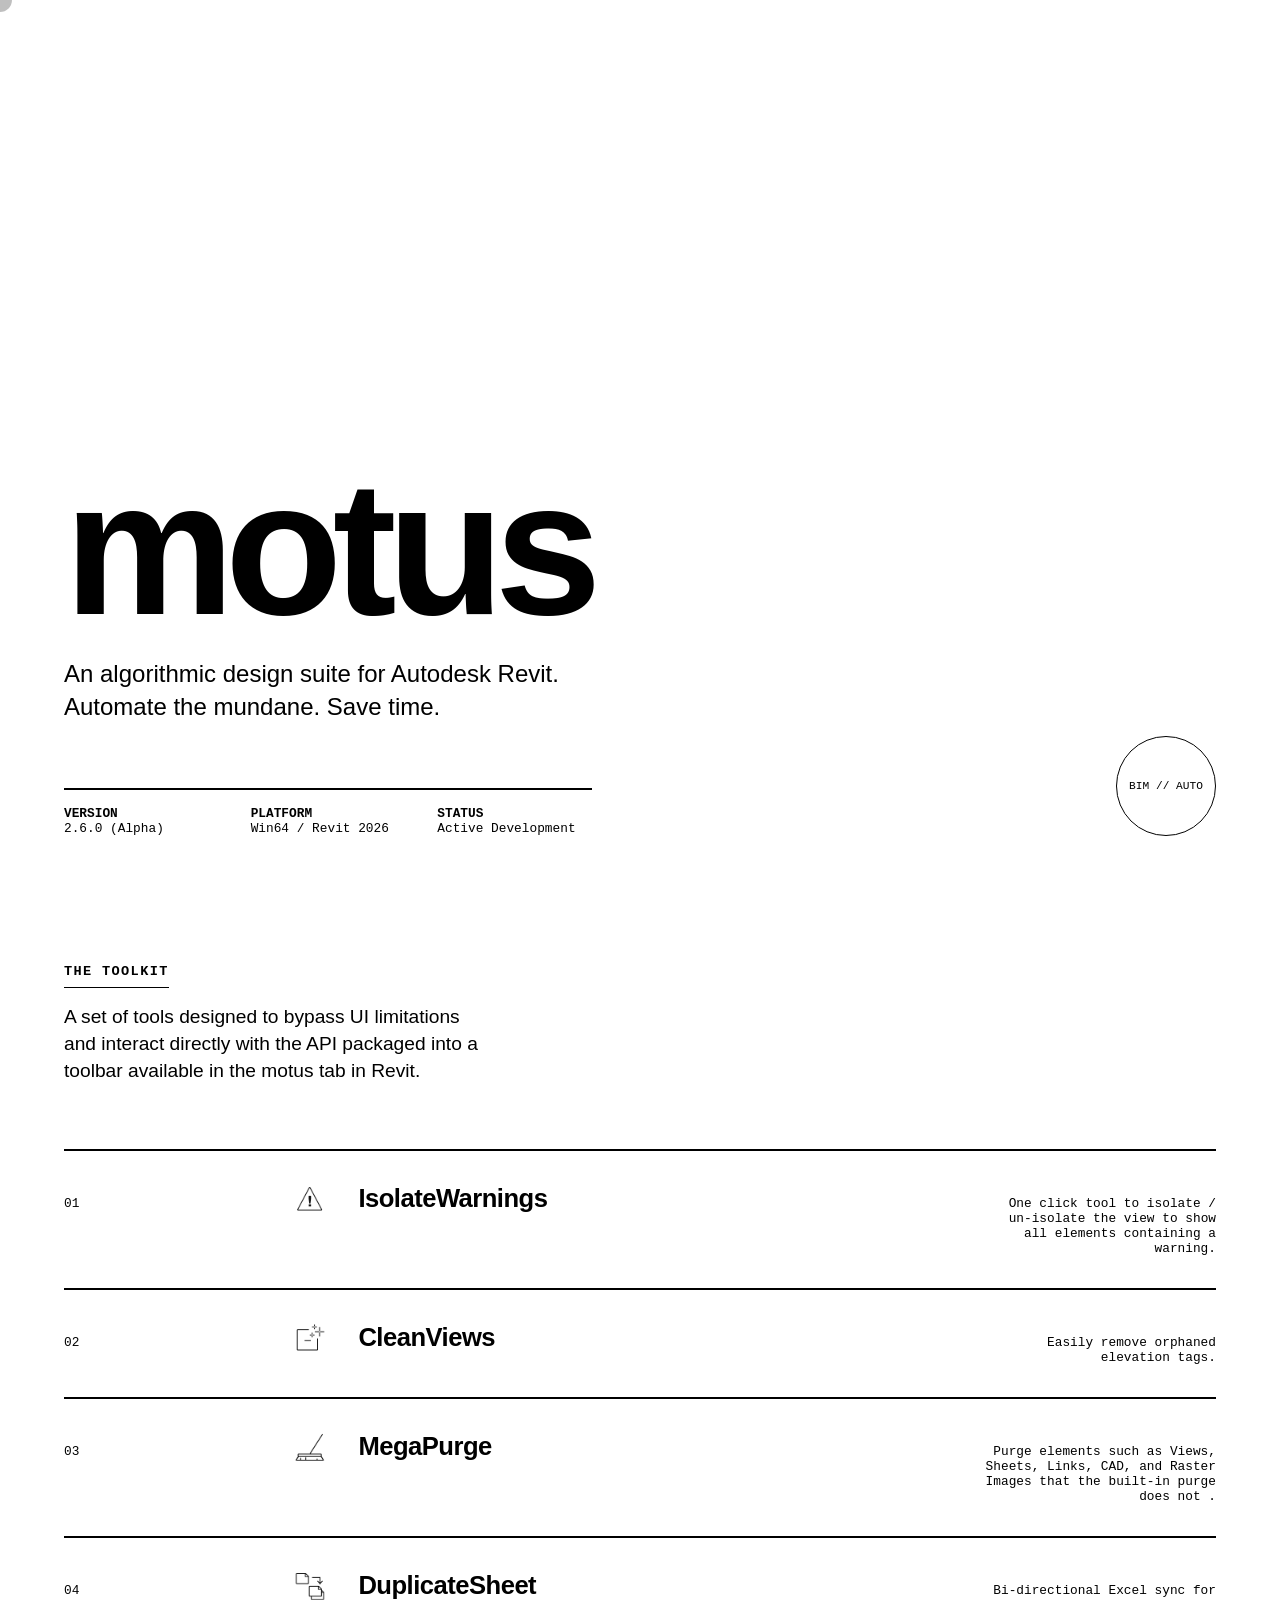
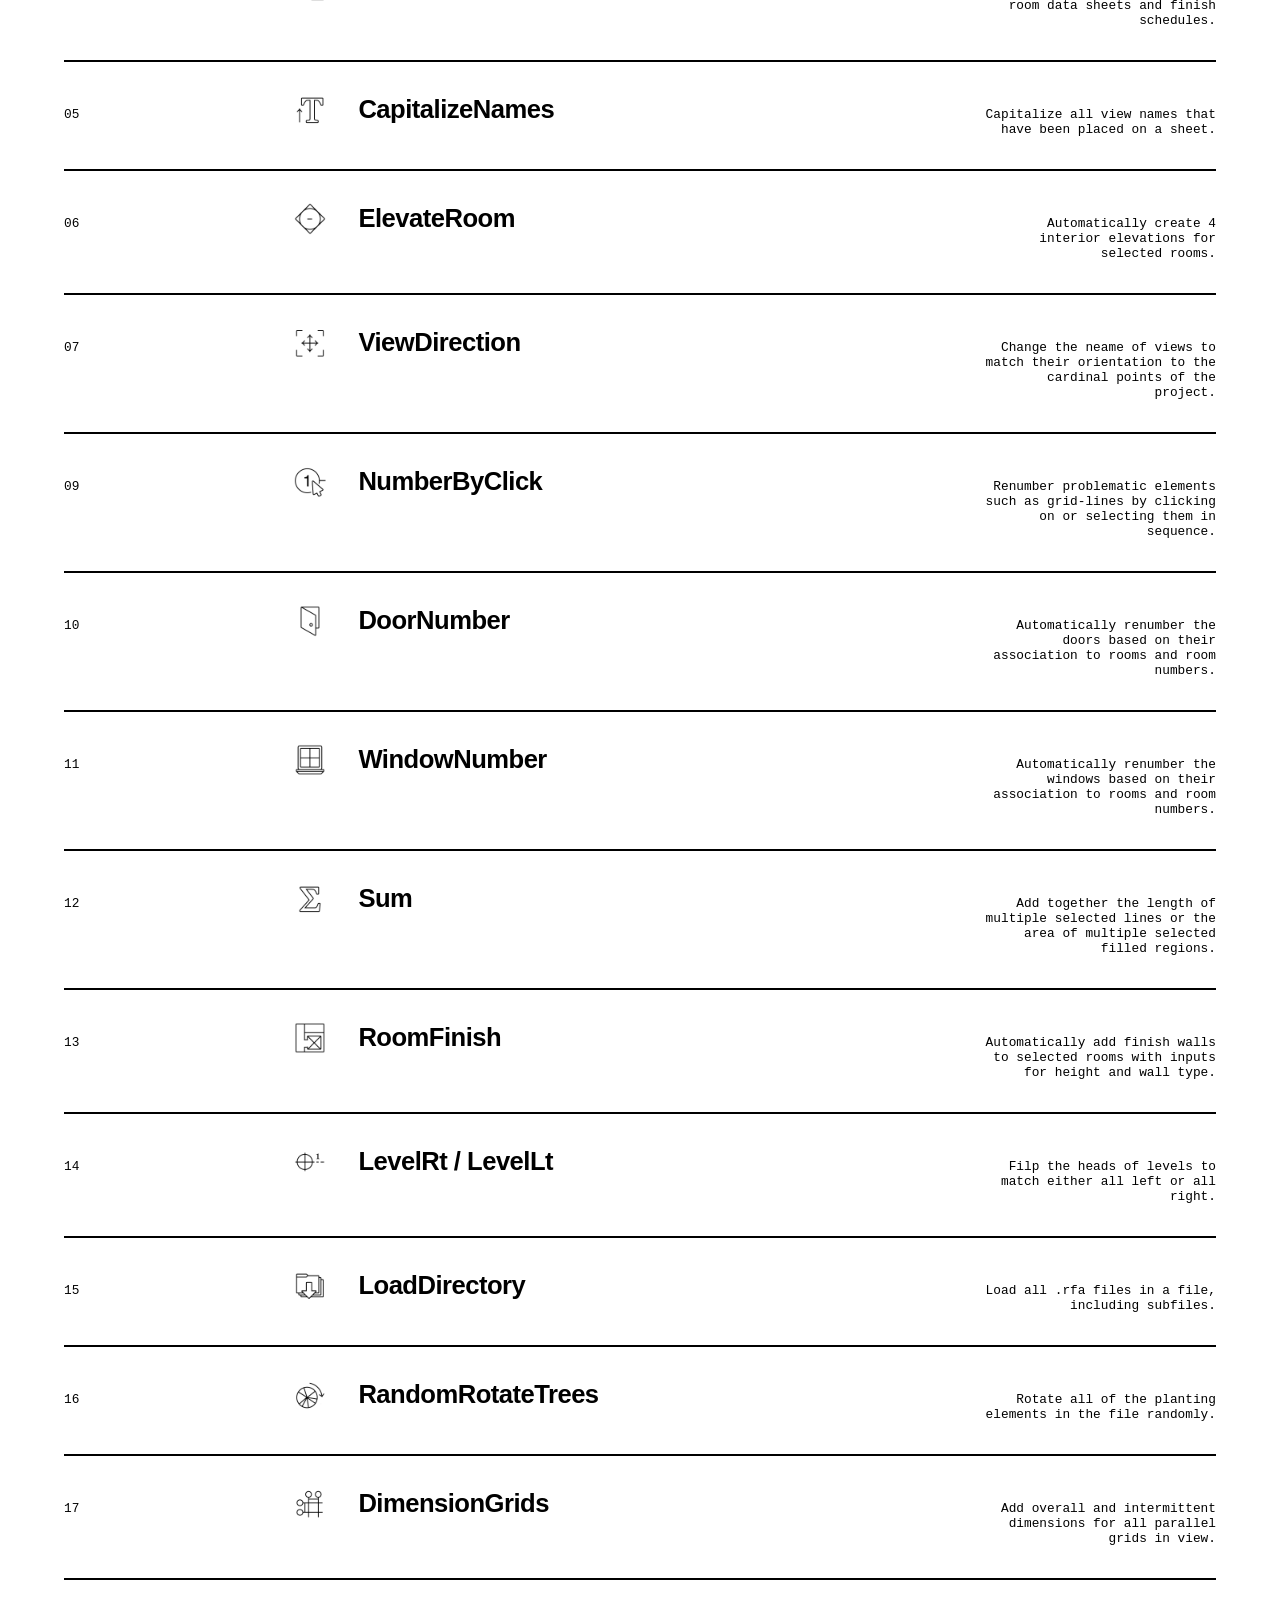
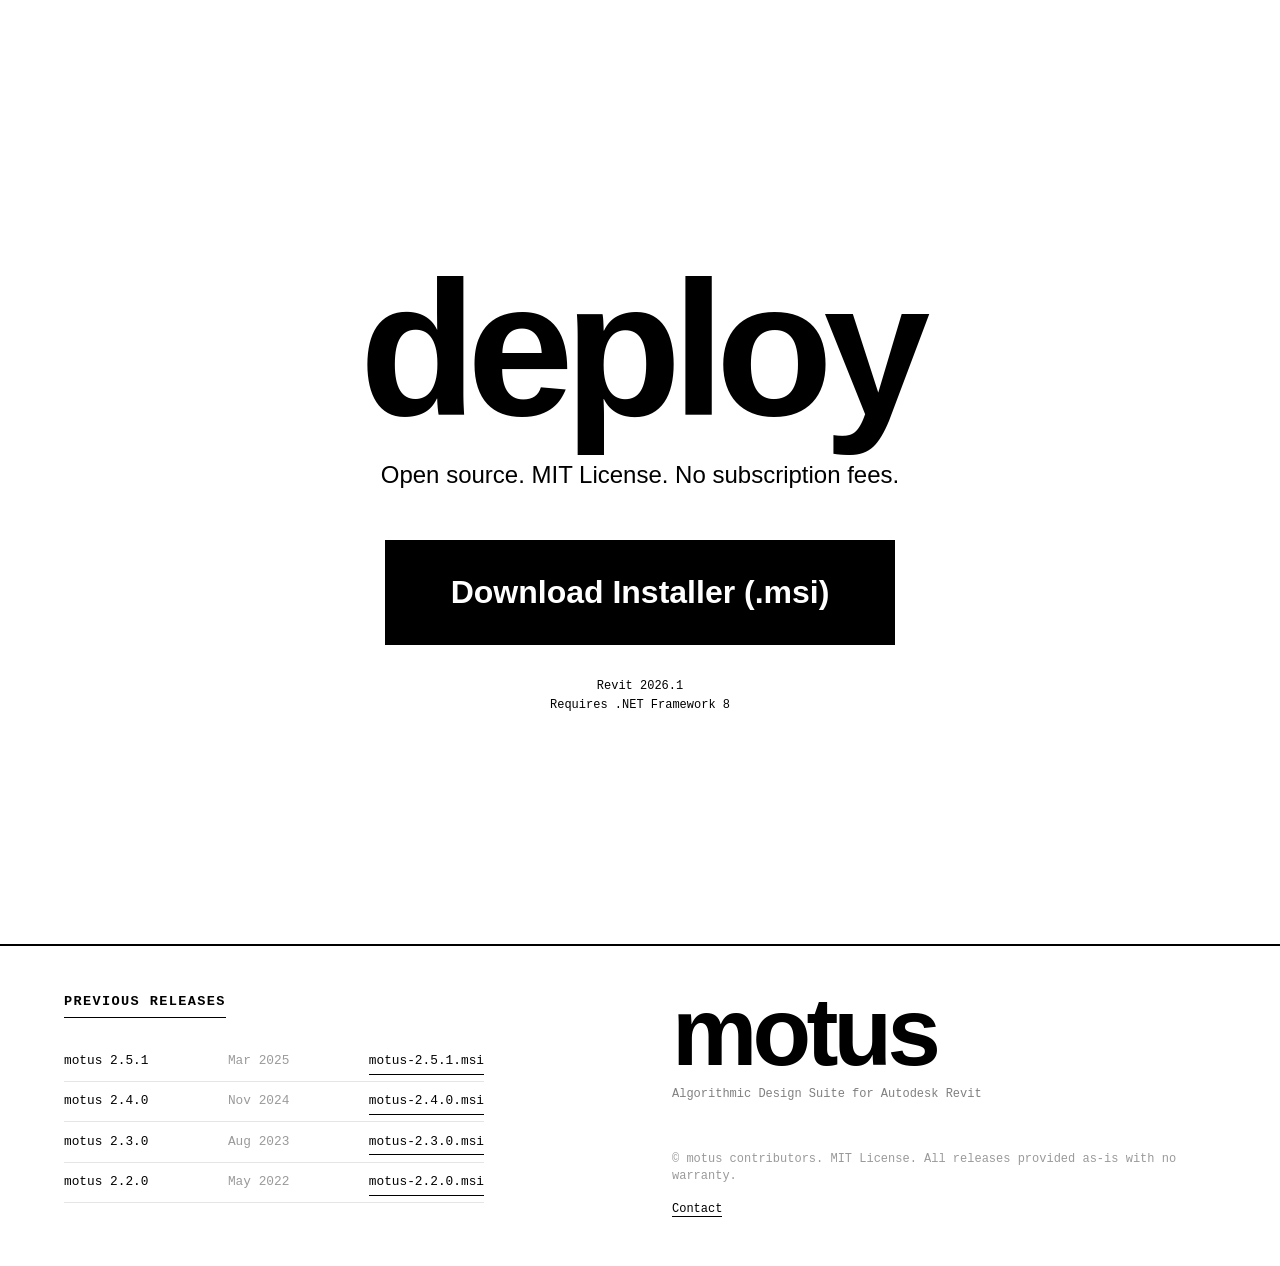
==== commit 2539275e: "add contact.html and update index.html" ====
--- a/index.html
+++ b/index.html
@@ -1,524 +1,534 @@
-<html lang="en" vid="0"><head vid="1">
-    <meta charset="UTF-8" vid="2">
-    <meta name="viewport" content="width=device-width, initial-scale=1.0" vid="3">
-    <title vid="4">motus | revit automation suite</title>
-    <style vid="5">
-        :root {
-            --bg: #ffffff;
-            --ink: #000000;
-            --font-main: 'Helvetica Neue', Helvetica, Arial, sans-serif;
-            --font-mono: 'Courier New', Courier, monospace;
-        }
-
-        * {
-            box-sizing: border-box;
-            margin: 0;
-            padding: 0;
-            cursor: none;
-        }
-
-        body {
-            background-color: var(--bg);
-            color: var(--ink);
-            font-family: var(--font-main);
-            overflow-x: hidden;
-            width: 100vw;
-            min-height: 100vh;
-        }
+<html lang="en" vid="0">
+    <head vid="1">
+        <meta charset="UTF-8" vid="2">
+        <meta name="viewport" content="width=device-width, initial-scale=1.0" vid="3">
+        <title vid="4">motus | revit automation suite</title>
+        <style vid="5">
+            :root {
+                --bg: #ffffff;
+                --ink: #000000;
+                --font-main: 'Helvetica Neue', Helvetica, Arial, sans-serif;
+                --font-mono: 'Courier New', Courier, monospace;
+            }
+
+            * {
+                box-sizing: border-box;
+                margin: 0;
+                padding: 0;
+                cursor: none;
+            }
+
+            body {
+                background-color: var(--bg);
+                color: var(--ink);
+                font-family: var(--font-main);
+                overflow-x: hidden;
+                width: 100vw;
+                min-height: 100vh;
+            }
+
+            
+            #cursor {
+                position: fixed;
+                top: 0;
+                left: 0;
+                width: 24px;
+                height: 24px;
+                background: rgba(0,0,0,0.25);
+                border-radius: 50%;
+                pointer-events: none;
+                z-index: 9999;
+                transform: translate(-50%, -50%);
+                mix-blend-mode: normal;
+                transition: width 0.15s ease, height 0.15s ease, border-radius 0.15s ease, background 0.15s ease;
+            }
+
+            #cursor.expanded {
+                background: transparent;
+                border: 2px solid rgba(0,0,0,0.25);
+            }
+
+            
+            h1 {
+                font-size: clamp(4rem, 15vw, 12rem);
+                font-weight: 900;
+                letter-spacing: -0.05em;
+                line-height: 0.8;
+                text-transform: lowercase;
+                margin-bottom: 2rem;
+            }
+
+            h2 {
+                font-family: var(--font-mono);
+                font-size: 0.85rem;
+                text-transform: uppercase;
+                letter-spacing: 0.1em;
+                margin-bottom: 1rem;
+                border-bottom: 1px solid var(--ink);
+                padding-bottom: 0.5rem;
+                display: inline-block;
+            }
+
+            p {
+                font-size: 1.5rem;
+                line-height: 1.4;
+                max-width: 60ch;
+                font-weight: 400;
+            }
+
+            .mono-caption {
+                font-family: var(--font-mono);
+                font-size: 0.75rem;
+                line-height: 1.6;
+            }
+
+            
+            main {
+                display: grid;
+                grid-template-columns: 1fr;
+                width: 100%;
+            }
+
+            section {
+                min-height: 100vh;
+                padding: 4rem;
+                position: relative;
+                display: flex;
+                flex-direction: column;
+            }
+
+            
+            .hero {
+                justify-content: flex-end;
+                align-items: flex-start;
+            }
+
+            .hero-content {
+                position: relative;
+                z-index: 2;
+            }
+
+            .hero-meta {
+                display: grid;
+                grid-template-columns: repeat(3, 1fr);
+                gap: 2rem;
+                margin-top: 4rem;
+                font-family: var(--font-mono);
+                font-size: 0.8rem;
+                border-top: 2px solid var(--ink);
+                padding-top: 1rem;
+                width: 100%;
+                max-width: 800px;
+            }
+
+            
+
+
+            
+            .tools {
+                justify-content: center;
+            }
+
+            .tool-list {
+                list-style: none;
+                width: 100%;
+            }
+
+            .tool-item {
+                border-top: 2px solid var(--ink);
+                padding: 2rem 0;
+                display: grid;
+                grid-template-columns: 1fr 3fr 1fr;
+                align-items: baseline;
+                transition: padding-left 0.3s ease;
+            }
+            
+            .tool-item:last-child {
+                border-bottom: 2px solid var(--ink);
+            }
+
+            .tool-item:hover {
+                background-color: var(--ink);
+                color: var(--bg);
+                padding-left: 2rem;
+            }
+
+            .tool-item:hover .tool-number,
+            .tool-item:hover .tool-name,
+            .tool-item:hover .tool-desc {
+                color: var(--bg);
+            }
+
+            .tool-item:hover img{
+                filter: invert(100%);
+            }
+
+            .tool-number {
+                font-family: var(--font-mono);
+                font-size: 0.8rem;
+            }
+
+            .tool-name {
+                font-size: 1.8rem;
+                font-weight: 700;
+                letter-spacing: -0.02em;
+                font-size: 1.6rem;
+            }
+
+            .tool-name img {
+                padding-right: 2rem;
+                min-width: 4rem;
+                max-width: 4rem;
+                margin-bottom: -0.5rem;
+            }
+
+            
+
+            .tool-desc {
+                font-family: var(--font-mono);
+                font-size: 0.8rem;
+                text-align: right;
+            }
+
+            
+            .download {
+                justify-content: center;
+                align-items: center;
+                text-align: center;
+            }
+
+            .cta-button {
+                display: inline-block;
+                background: var(--ink);
+                color: var(--bg);
+                padding: 2rem 4rem;
+                font-size: 2rem;
+                font-weight: 700;
+                text-decoration: none;
+                border: 2px solid var(--ink);
+                transition: all 0.2s cubic-bezier(0.25, 1, 0.5, 1);
+                position: relative;
+                overflow: hidden;
+                margin-top: 3rem;
+            }
+
+            .cta-button:hover {
+                background: var(--bg);
+                color: var(--ink);
+                transform: scale(0.98);
+            }
+
+            
+            .stamp {
+                position: absolute;
+                bottom: 4rem;
+                right: 4rem;
+                width: 100px;
+                height: 100px;
+                border: 1px solid var(--ink);
+                border-radius: 50%;
+                display: flex;
+                align-items: center;
+                justify-content: center;
+                font-family: var(--font-mono);
+                font-size: 0.7rem;
+                text-transform: uppercase;
+                animation: spin 10s linear infinite;
+            }
+
+            .footer {
+                width: 100vw;
+            }
+
+            @keyframes spin {
+                100% { transform: rotate(360deg); }
+            }
+
+            
+            .filters {
+                position: absolute;
+                width: 0;
+                height: 0;
+            }
+
+            @media (max-width: 768px) {
+                h1 { font-size: 20vw; }
+                .tool-item { grid-template-columns: 1fr; gap: 1rem; }
+                .tool-desc { text-align: left; }
+                section { padding: 2rem; }
+                .ink-blob { width: 80vw; height: 80vw; left: 50%; }
+                .stamp { right: 2rem; bottom: 2rem; }
+                .stamp { display: none;}
+            }
+        </style>
+
+        <script
+            src="https://analytics.manaiakalani.info/api/script.js"
+            data-site-id="744d43be254d"
+            defer
+        ></script>
+
+    </head>
+    
+    <body vid="6">
 
         
-        #cursor {
-            position: fixed;
-            top: 0;
-            left: 0;
-            width: 24px;
-            height: 24px;
-            background: rgba(0,0,0,0.25);
-            border-radius: 50%;
-            pointer-events: none;
-            z-index: 9999;
-            transform: translate(-50%, -50%);
-            mix-blend-mode: normal;
-            transition: width 0.15s ease, height 0.15s ease, border-radius 0.15s ease, background 0.15s ease;
-        }
-
-        #cursor.expanded {
-            background: transparent;
-            border: 2px solid rgba(0,0,0,0.25);
-        }
-
-        
-        h1 {
-            font-size: clamp(4rem, 15vw, 12rem);
-            font-weight: 900;
-            letter-spacing: -0.05em;
-            line-height: 0.8;
-            text-transform: lowercase;
-            margin-bottom: 2rem;
-        }
-
-        h2 {
-            font-family: var(--font-mono);
-            font-size: 0.85rem;
-            text-transform: uppercase;
-            letter-spacing: 0.1em;
-            margin-bottom: 1rem;
-            border-bottom: 1px solid var(--ink);
-            padding-bottom: 0.5rem;
-            display: inline-block;
-        }
-
-        p {
-            font-size: 1.5rem;
-            line-height: 1.4;
-            max-width: 60ch;
-            font-weight: 400;
-        }
-
-        .mono-caption {
-            font-family: var(--font-mono);
-            font-size: 0.75rem;
-            line-height: 1.6;
-        }
-
-        
-        main {
-            display: grid;
-            grid-template-columns: 1fr;
-            width: 100%;
-        }
-
-        section {
-            min-height: 100vh;
-            padding: 4rem;
-            position: relative;
-            display: flex;
-            flex-direction: column;
-        }
-
-        
-        .hero {
-            justify-content: flex-end;
-            align-items: flex-start;
-        }
-
-        .hero-content {
-            position: relative;
-            z-index: 2;
-        }
-
-        .hero-meta {
-            display: grid;
-            grid-template-columns: repeat(3, 1fr);
-            gap: 2rem;
-            margin-top: 4rem;
-            font-family: var(--font-mono);
-            font-size: 0.8rem;
-            border-top: 2px solid var(--ink);
-            padding-top: 1rem;
-            width: 100%;
-            max-width: 800px;
-        }
-
-        
-
-
-        
-        .tools {
-            justify-content: center;
-        }
-
-        .tool-list {
-            list-style: none;
-            width: 100%;
-        }
-
-        .tool-item {
-            border-top: 2px solid var(--ink);
-            padding: 2rem 0;
-            display: grid;
-            grid-template-columns: 1fr 3fr 1fr;
-            align-items: baseline;
-            transition: padding-left 0.3s ease;
-        }
-        
-        .tool-item:last-child {
-            border-bottom: 2px solid var(--ink);
-        }
-
-        .tool-item:hover {
-            background-color: var(--ink);
-            color: var(--bg);
-            padding-left: 2rem;
-        }
-
-        .tool-item:hover .tool-number,
-        .tool-item:hover .tool-name,
-        .tool-item:hover .tool-desc {
-            color: var(--bg);
-        }
-
-        .tool-item:hover img{
-            filter: invert(100%);
-        }
-
-        .tool-number {
-            font-family: var(--font-mono);
-            font-size: 0.8rem;
-        }
-
-        .tool-name {
-            font-size: 1.8rem;
-            font-weight: 700;
-            letter-spacing: -0.02em;
-            font-size: 1.6rem;
-        }
-
-        .tool-name img {
-            padding-right: 2rem;
-            min-width: 4rem;
-            max-width: 4rem;
-            margin-bottom: -0.5rem;
-        }
-
-        
-
-        .tool-desc {
-            font-family: var(--font-mono);
-            font-size: 0.8rem;
-            text-align: right;
-        }
-
-        
-        .download {
-            justify-content: center;
-            align-items: center;
-            text-align: center;
-        }
-
-        .cta-button {
-            display: inline-block;
-            background: var(--ink);
-            color: var(--bg);
-            padding: 2rem 4rem;
-            font-size: 2rem;
-            font-weight: 700;
-            text-decoration: none;
-            border: 2px solid var(--ink);
-            transition: all 0.2s cubic-bezier(0.25, 1, 0.5, 1);
-            position: relative;
-            overflow: hidden;
-            margin-top: 3rem;
-        }
-
-        .cta-button:hover {
-            background: var(--bg);
-            color: var(--ink);
-            transform: scale(0.98);
-        }
-
-        
-        .stamp {
-            position: absolute;
-            bottom: 4rem;
-            right: 4rem;
-            width: 100px;
-            height: 100px;
-            border: 1px solid var(--ink);
-            border-radius: 50%;
-            display: flex;
-            align-items: center;
-            justify-content: center;
-            font-family: var(--font-mono);
-            font-size: 0.7rem;
-            text-transform: uppercase;
-            animation: spin 10s linear infinite;
-        }
-
-        .footer {
-            width: 100vw;
-        }
-
-        @keyframes spin {
-            100% { transform: rotate(360deg); }
-        }
-
-        
-        .filters {
-            position: absolute;
-            width: 0;
-            height: 0;
-        }
-
-        @media (max-width: 768px) {
-            h1 { font-size: 20vw; }
-            .tool-item { grid-template-columns: 1fr; gap: 1rem; }
-            .tool-desc { text-align: left; }
-            section { padding: 2rem; }
-            .ink-blob { width: 80vw; height: 80vw; left: 50%; }
-            .stamp { right: 2rem; bottom: 2rem; }
-            .stamp { display: none;}
-        }
-    </style>
-</head>
-<body vid="6">
-
-    
-    <svg class="filters" vid="7">
-        <filter id="paper-roughness" vid="8">
-            <feTurbulence type="fractalNoise" baseFrequency="0.04" numOctaves="5" result="noise" vid="9"></feTurbulence>
-            <feDisplacementMap in="SourceGraphic" in2="noise" scale="15" vid="10"></feDisplacementMap>
-        </filter>
-    </svg>
-
-    <div id="cursor" vid="12"></div>
-
-    <main vid="13">
-        
-        <section class="hero" vid="14">
-            <div class="hero-content" vid="15">
-                <h1 vid="16">motus</h1>
-                <p vid="17">An algorithmic design suite for Autodesk Revit.<br vid="18">Automate the mundane. Save time.</p>
-                
-                <div class="hero-meta" vid="19">
-                    <div vid="20">
-                        <strong vid="21">VERSION</strong><br vid="22">
-                        2.6.0 (Alpha)
-                    </div>
-                    <div vid="23">
-                        <strong vid="24">PLATFORM</strong><br vid="25">
-                        Win64 / Revit 2026
-                    </div>
-                    <div vid="26">
-                        <strong vid="27">STATUS</strong><br vid="28">
-                        Active Development
+        <svg class="filters" vid="7">
+            <filter id="paper-roughness" vid="8">
+                <feTurbulence type="fractalNoise" baseFrequency="0.04" numOctaves="5" result="noise" vid="9"></feTurbulence>
+                <feDisplacementMap in="SourceGraphic" in2="noise" scale="15" vid="10"></feDisplacementMap>
+            </filter>
+        </svg>
+
+        <div id="cursor" vid="12"></div>
+
+        <main vid="13">
+            
+            <section class="hero" vid="14">
+                <div class="hero-content" vid="15">
+                    <h1 vid="16">motus</h1>
+                    <p vid="17">An algorithmic design suite for Autodesk Revit.<br vid="18">Automate the mundane. Save time.</p>
+                    
+                    <div class="hero-meta" vid="19">
+                        <div vid="20">
+                            <strong vid="21">VERSION</strong><br vid="22">
+                            2.6.0 (Alpha)
+                        </div>
+                        <div vid="23">
+                            <strong vid="24">PLATFORM</strong><br vid="25">
+                            Win64 / Revit 2026
+                        </div>
+                        <div vid="26">
+                            <strong vid="27">STATUS</strong><br vid="28">
+                            Active Development
+                        </div>
                     </div>
                 </div>
+
+                <div class="stamp" vid="29">
+                    BIM // AUTO
+                </div>
+            </section>
+
+            
+            <section class="tools" vid="30">
+                <div style="margin-bottom: 4rem;" vid="31">
+                    <h2 vid="32">The Toolkit</h2>
+                    <p style="font-size: 1.2rem; max-width: 40ch;" vid="33">A set of tools designed to bypass UI limitations and interact directly with the API packaged into a toolbar available in the motus tab in Revit.</p>
+                </div>
+
+                <ul class="tool-list" vid="34">
+                    <li class="tool-item">
+                        <span class="tool-number">01</span>
+                        <span class="tool-name"><img src="/Icons/IsolateWarnings.png" alt="Isolate warnings">IsolateWarnings</span>
+                        <span class="tool-desc">One click tool to isolate / un-isolate the view to show all elements containing a warning.</span>
+                    </li>
+                    <li class="tool-item">
+                        <span class="tool-number">02</span>
+                        <span class="tool-name"><img src="/Icons/CleanUnused.png" alt="Remove unused elevations">CleanViews</span>
+                        <span class="tool-desc">Easily remove orphaned elevation tags.</span>
+                    </li>
+                    <li class="tool-item">
+                        <span class="tool-number">03</span>
+                        <span class="tool-name"><img src="/Icons/PurgePlus.png" alt="Purge additional elements">MegaPurge</span>
+                        <span class="tool-desc">Purge elements such as Views, Sheets, Links, CAD, and Raster Images that the built-in purge does not .</span>
+                    </li>
+                    <li class="tool-item">
+                        <span class="tool-number">04</span>
+                        <span class="tool-name"><img src="/Icons/DuplicateSheet.png" alt="Create multiple duplicates of a sheet">DuplicateSheet</span>
+                        <span class="tool-desc">Bi-directional Excel sync for room data sheets and finish schedules.</span>
+                    </li>
+                    <li class="tool-item">
+                        <span class="tool-number">05</span>
+                        <span class="tool-name"><img src="/Icons/Capitalize.png" alt="Capitalize the names of views on sheets">CapitalizeNames</span>
+                        <span class="tool-desc">Capitalize all view names that have been placed on a sheet.</span>
+                    </li>
+                    <li class="tool-item">
+                        <span class="tool-number">06</span>
+                        <span class="tool-name"><img src="/Icons/InteriorElevation.png" alt="Elevate a room">ElevateRoom</span>
+                        <span class="tool-desc">Automatically create 4 interior elevations for selected rooms.</span>
+                    </li>
+                    <li class="tool-item">
+                        <span class="tool-number">07</span>
+                        <span class="tool-name"><img src="/Icons/ViewDirection.png" alt="Rename elevations by project cardinal directions">ViewDirection</span>
+                        <span class="tool-desc">Change the neame of views to match their orientation to the cardinal points of the project.</span>
+                    </li>
+                    <li class="tool-item">
+                        <span class="tool-number">09</span>
+                        <span class="tool-name"><img src="/Icons/ReNumber.png" alt="Renumber elements by selection order">NumberByClick</span>
+                        <span class="tool-desc">Renumber problematic elements such as grid-lines by clicking on or selecting them in sequence.</span>
+                    </li>
+                    <li class="tool-item">
+                        <span class="tool-number">10</span>
+                        <span class="tool-name"><img src="/Icons/DoorNumber.png" alt="Number doors by room">DoorNumber</span>
+                        <span class="tool-desc">Automatically renumber the doors based on their association to rooms and room numbers.</span>
+                    </li>
+                    <li class="tool-item">
+                        <span class="tool-number">11</span>
+                        <span class="tool-name"><img src="/Icons/WindowNumber.png" alt="Number windows by room">WindowNumber</span>
+                        <span class="tool-desc">Automatically renumber the windows based on their association to rooms and room numbers.</span>
+                    </li>
+                    <li class="tool-item">
+                        <span class="tool-number">12</span>
+                        <span class="tool-name"><img src="/Icons/Sum.png" alt="Sum of lines and areas">Sum</span>
+                        <span class="tool-desc">Add together the length of multiple selected lines or the area of multiple selected filled regions.</span>
+                    </li>
+                    <li class="tool-item">
+                        <span class="tool-number">13</span>
+                        <span class="tool-name"><img src="/Icons/RoomFinish.png" alt="add finish walls to room">RoomFinish</span>
+                        <span class="tool-desc">Automatically add finish walls to selected rooms with inputs for height and wall type.</span>
+                    </li>
+                    <li class="tool-item">
+                        <span class="tool-number">14</span>
+                        <span class="tool-name"><img src="/Icons/GridBubbleLeft.png" alt="Unify grid bubble orientations">LevelRt / LevelLt</span>
+                        <span class="tool-desc">Filp the heads of levels to match either all left or all right.</span>
+                    </li>
+                    <li class="tool-item">
+                        <span class="tool-number">15</span>
+                        <span class="tool-name"><img src="/Icons/ImportDirectory.png" alt="Load multiple families">LoadDirectory</span>
+                        <span class="tool-desc">Load all .rfa files in a file, including subfiles.</span>
+                    </li>
+                    <li class="tool-item">
+                        <span class="tool-number">16</span>
+                        <span class="tool-name"><img src="/Icons/RotateTrees.png" alt="Randomly rotate trees">RandomRotateTrees</span>
+                        <span class="tool-desc">Rotate all of the planting elements in the file randomly.</span>
+                    </li>
+                    <li class="tool-item">
+                        <span class="tool-number">17</span>
+                        <span class="tool-name"><img src="/Icons/DimensionGrids.png" alt="Dimension parallel grids">DimensionGrids</span>
+                        <span class="tool-desc">Add overall and intermittent dimensions for all parallel grids in view.</span>
+                    </li>
+                </ul>
+            </section>
+
+            
+            <section class="download" vid="51">
+                <div style="position: relative; z-index: 2;" vid="52">
+                    <h1 vid="53">deploy</h1>
+                    <p vid="54">Open source. MIT License. No subscription fees.</p>
+                    <a href="/Installations/motusTools2026.msi" class="cta-button" vid="55">Download Installer (.msi)</a>
+                    <div class="mono-caption" style="margin-top: 2rem;" vid="56">
+                        Revit 2026.1<br vid="57">
+                        Requires .NET Framework 8
+                    </div>
+                </div>
+            </section>
+
+        </main>
+
+        <footer style="border-top: 2px solid var(--ink); padding: 3rem 4rem; display: grid; grid-template-columns: 1fr 1fr; align-items: start; gap: 4rem; position: relative; z-index: 2; background: var(--bg);" vid="58">
+            <div vid="59">
+                <h2 style="font-family: var(--font-mono); font-size: 0.85rem; text-transform: uppercase; letter-spacing: 0.1em; border-bottom: 1px solid var(--ink); padding-bottom: 0.5rem; display: inline-block; margin-bottom: 1.5rem;" vid="60">Previous Releases</h2>
+                <ul style="list-style: none; font-family: var(--font-mono); font-size: 0.8rem; line-height: 2;" vid="61">
+                    <li style="display: flex; justify-content: space-between; max-width: 420px; border-bottom: 1px solid rgba(0,0,0,0.1); padding: 0.4rem 0;" vid="62"><span vid="63">motus 2.5.1</span><span style="color: rgba(0,0,0,0.4);" vid="64">Mar 2025</span><a href="/Installations/motusTools2025.msi" style="color: var(--ink); text-decoration: none; border-bottom: 1px solid var(--ink);" vid="65">motus-2.5.1.msi</a></li>
+                    <li style="display: flex; justify-content: space-between; max-width: 420px; border-bottom: 1px solid rgba(0,0,0,0.1); padding: 0.4rem 0;" vid="66"><span vid="67">motus 2.4.0</span><span style="color: rgba(0,0,0,0.4);" vid="68">Nov 2024</span><a href="/Installations/motusTools2024.msi" style="color: var(--ink); text-decoration: none; border-bottom: 1px solid var(--ink);" vid="69">motus-2.4.0.msi</a></li>
+                    <li style="display: flex; justify-content: space-between; max-width: 420px; border-bottom: 1px solid rgba(0,0,0,0.1); padding: 0.4rem 0;" vid="70"><span vid="71">motus 2.3.0</span><span style="color: rgba(0,0,0,0.4);" vid="72">Aug 2023</span><a href="/Installations/motusTools2023.msi" style="color: var(--ink); text-decoration: none; border-bottom: 1px solid var(--ink);" vid="73">motus-2.3.0.msi</a></li>
+                    <li style="display: flex; justify-content: space-between; max-width: 420px; border-bottom: 1px solid rgba(0,0,0,0.1); padding: 0.4rem 0;" vid="74"><span vid="75">motus 2.2.0</span><span style="color: rgba(0,0,0,0.4);" vid="76">May 2022</span><a href="/Installations/motusTools2022.msi" style="color: var(--ink); text-decoration: none; border-bottom: 1px solid var(--ink);" vid="77">motus-2.2.0.msi</a></li>
+                </ul>
             </div>
-
-            <div class="stamp" vid="29">
-                BIM // AUTO
+            <div style="display: flex; flex-direction: column; justify-content: space-between; height: 100%;" vid="82">
+                <div vid="83">
+                    <h1 style="font-size: clamp(3rem, 8vw, 6rem); font-weight: 900; letter-spacing: -0.05em; line-height: 0.8; text-transform: lowercase; margin-bottom: 1rem;" vid="84">motus</h1>
+                    <p style="font-family: var(--font-mono); font-size: 0.75rem; color: rgba(0,0,0,0.5); max-width: none;" vid="85">Algorithmic Design Suite for Autodesk Revit</p>
+                </div>
+                <p style="font-family: var(--font-mono); font-size: 0.75rem; color: rgba(0,0,0,0.4); margin-top: 3rem; max-width: none;" vid="86">© <span id="copy-year" vid="87"></span> motus contributors. MIT License. All releases provided as-is with no warranty.</p>
+                <p style="font-family: var(--font-mono); font-size: 0.75rem; margin-top: 1rem; max-width: none;"><a href="/contact" style="color: var(--ink); text-decoration: none; border-bottom: 1px solid var(--ink);">Contact</a></p>
             </div>
-        </section>
-
-        
-        <section class="tools" vid="30">
-            <div style="margin-bottom: 4rem;" vid="31">
-                <h2 vid="32">The Toolkit</h2>
-                <p style="font-size: 1.2rem; max-width: 40ch;" vid="33">A set of tools designed to bypass UI limitations and interact directly with the API packaged into a toolbar available in the motus tab in Revit.</p>
-            </div>
-
-            <ul class="tool-list" vid="34">
-                <li class="tool-item">
-                    <span class="tool-number">01</span>
-                    <span class="tool-name"><img src="/Icons/IsolateWarnings.png" alt="Isolate warnings">IsolateWarnings</span>
-                    <span class="tool-desc">One click tool to isolate / un-isolate the view to show all elements containing a warning.</span>
-                </li>
-                <li class="tool-item">
-                    <span class="tool-number">02</span>
-                    <span class="tool-name"><img src="/Icons/CleanUnused.png" alt="Remove unused elevations">CleanViews</span>
-                    <span class="tool-desc">Easily remove orphaned elevation tags.</span>
-                </li>
-                <li class="tool-item">
-                    <span class="tool-number">03</span>
-                    <span class="tool-name"><img src="/Icons/PurgePlus.png" alt="Purge additional elements">MegaPurge</span>
-                    <span class="tool-desc">Purge elements such as Views, Sheets, Links, CAD, and Raster Images that the built-in purge does not .</span>
-                </li>
-                <li class="tool-item">
-                    <span class="tool-number">04</span>
-                    <span class="tool-name"><img src="/Icons/DuplicateSheet.png" alt="Create multiple duplicates of a sheet">DuplicateSheet</span>
-                    <span class="tool-desc">Bi-directional Excel sync for room data sheets and finish schedules.</span>
-                </li>
-                <li class="tool-item">
-                    <span class="tool-number">05</span>
-                    <span class="tool-name"><img src="/Icons/Capitalize.png" alt="Capitalize the names of views on sheets">CapitalizeNames</span>
-                    <span class="tool-desc">Capitalize all view names that have been placed on a sheet.</span>
-                </li>
-                <li class="tool-item">
-                    <span class="tool-number">06</span>
-                    <span class="tool-name"><img src="/Icons/InteriorElevation.png" alt="Elevate a room">ElevateRoom</span>
-                    <span class="tool-desc">Automatically create 4 interior elevations for selected rooms.</span>
-                </li>
-                <li class="tool-item">
-                    <span class="tool-number">07</span>
-                    <span class="tool-name"><img src="/Icons/ViewDirection.png" alt="Rename elevations by project cardinal directions">ViewDirection</span>
-                    <span class="tool-desc">Change the neame of views to match their orientation to the cardinal points of the project.</span>
-                </li>
-                <li class="tool-item">
-                    <span class="tool-number">09</span>
-                    <span class="tool-name"><img src="/Icons/ReNumber.png" alt="Renumber elements by selection order">NumberByClick</span>
-                    <span class="tool-desc">Renumber problematic elements such as grid-lines by clicking on or selecting them in sequence.</span>
-                </li>
-                <li class="tool-item">
-                    <span class="tool-number">10</span>
-                    <span class="tool-name"><img src="/Icons/DoorNumber.png" alt="Number doors by room">DoorNumber</span>
-                    <span class="tool-desc">Automatically renumber the doors based on their association to rooms and room numbers.</span>
-                </li>
-                <li class="tool-item">
-                    <span class="tool-number">11</span>
-                    <span class="tool-name"><img src="/Icons/WindowNumber.png" alt="Number windows by room">WindowNumber</span>
-                    <span class="tool-desc">Automatically renumber the windows based on their association to rooms and room numbers.</span>
-                </li>
-                <li class="tool-item">
-                    <span class="tool-number">12</span>
-                    <span class="tool-name"><img src="/Icons/Sum.png" alt="Sum of lines and areas">Sum</span>
-                    <span class="tool-desc">Add together the length of multiple selected lines or the area of multiple selected filled regions.</span>
-                </li>
-                <li class="tool-item">
-                    <span class="tool-number">13</span>
-                    <span class="tool-name"><img src="/Icons/RoomFinish.png" alt="add finish walls to room">RoomFinish</span>
-                    <span class="tool-desc">Automatically add finish walls to selected rooms with inputs for height and wall type.</span>
-                </li>
-                <li class="tool-item">
-                    <span class="tool-number">14</span>
-                    <span class="tool-name"><img src="/Icons/GridBubbleLeft.png" alt="Unify grid bubble orientations">LevelRt / LevelLt</span>
-                    <span class="tool-desc">Filp the heads of levels to match either all left or all right.</span>
-                </li>
-                <li class="tool-item">
-                    <span class="tool-number">15</span>
-                    <span class="tool-name"><img src="/Icons/ImportDirectory.png" alt="Load multiple families">LoadDirectory</span>
-                    <span class="tool-desc">Load all .rfa files in a file, including subfiles.</span>
-                </li>
-                <li class="tool-item">
-                    <span class="tool-number">16</span>
-                    <span class="tool-name"><img src="/Icons/RotateTrees.png" alt="Randomly rotate trees">RandomRotateTrees</span>
-                    <span class="tool-desc">Rotate all of the planting elements in the file randomly.</span>
-                </li>
-                <li class="tool-item">
-                    <span class="tool-number">17</span>
-                    <span class="tool-name"><img src="/Icons/DimensionGrids.png" alt="Dimension parallel grids">DimensionGrids</span>
-                    <span class="tool-desc">Add overall and intermittent dimensions for all parallel grids in view.</span>
-                </li>
-            </ul>
-        </section>
-
-        
-        <section class="download" vid="51">
-            <div style="position: relative; z-index: 2;" vid="52">
-                <h1 vid="53">deploy</h1>
-                <p vid="54">Open source. MIT License. No subscription fees.</p>
-                <a href="/Installations/motusTools2026.msi" class="cta-button" vid="55">Download Installer (.msi)</a>
-                <div class="mono-caption" style="margin-top: 2rem;" vid="56">
-                    Revit 2026.1<br vid="57">
-                    Requires .NET Framework 8
-                </div>
-            </div>
-        </section>
-
-    </main>
-
-    <footer style="border-top: 2px solid var(--ink); padding: 3rem 4rem; display: grid; grid-template-columns: 1fr 1fr; align-items: start; gap: 4rem; position: relative; z-index: 2; background: var(--bg);" vid="58">
-        <div vid="59">
-            <h2 style="font-family: var(--font-mono); font-size: 0.85rem; text-transform: uppercase; letter-spacing: 0.1em; border-bottom: 1px solid var(--ink); padding-bottom: 0.5rem; display: inline-block; margin-bottom: 1.5rem;" vid="60">Previous Releases</h2>
-            <ul style="list-style: none; font-family: var(--font-mono); font-size: 0.8rem; line-height: 2;" vid="61">
-                <li style="display: flex; justify-content: space-between; max-width: 420px; border-bottom: 1px solid rgba(0,0,0,0.1); padding: 0.4rem 0;" vid="62"><span vid="63">motus 2.5.1</span><span style="color: rgba(0,0,0,0.4);" vid="64">Mar 2025</span><a href="/Installations/motusTools2025.msi" style="color: var(--ink); text-decoration: none; border-bottom: 1px solid var(--ink);" vid="65">motus-2.5.1.msi</a></li>
-                <li style="display: flex; justify-content: space-between; max-width: 420px; border-bottom: 1px solid rgba(0,0,0,0.1); padding: 0.4rem 0;" vid="66"><span vid="67">motus 2.4.0</span><span style="color: rgba(0,0,0,0.4);" vid="68">Nov 2024</span><a href="/Installations/motusTools2024.msi" style="color: var(--ink); text-decoration: none; border-bottom: 1px solid var(--ink);" vid="69">motus-2.4.0.msi</a></li>
-                <li style="display: flex; justify-content: space-between; max-width: 420px; border-bottom: 1px solid rgba(0,0,0,0.1); padding: 0.4rem 0;" vid="70"><span vid="71">motus 2.3.0</span><span style="color: rgba(0,0,0,0.4);" vid="72">Aug 2023</span><a href="/Installations/motusTools2023.msi" style="color: var(--ink); text-decoration: none; border-bottom: 1px solid var(--ink);" vid="73">motus-2.3.0.msi</a></li>
-                <li style="display: flex; justify-content: space-between; max-width: 420px; border-bottom: 1px solid rgba(0,0,0,0.1); padding: 0.4rem 0;" vid="74"><span vid="75">motus 2.2.0</span><span style="color: rgba(0,0,0,0.4);" vid="76">May 2022</span><a href="/Installations/motusTools2022.msi" style="color: var(--ink); text-decoration: none; border-bottom: 1px solid var(--ink);" vid="77">motus-2.2.0.msi</a></li>
-            </ul>
-        </div>
-        <div style="display: flex; flex-direction: column; justify-content: space-between; height: 100%;" vid="82">
-            <div vid="83">
-                <h1 style="font-size: clamp(3rem, 8vw, 6rem); font-weight: 900; letter-spacing: -0.05em; line-height: 0.8; text-transform: lowercase; margin-bottom: 1rem;" vid="84">motus</h1>
-                <p style="font-family: var(--font-mono); font-size: 0.75rem; color: rgba(0,0,0,0.5); max-width: none;" vid="85">Algorithmic Design Suite for Autodesk Revit</p>
-            </div>
-            <p style="font-family: var(--font-mono); font-size: 0.75rem; color: rgba(0,0,0,0.4); margin-top: 3rem; max-width: none;" vid="86">© <span id="copy-year" vid="87"></span> motus contributors. MIT License. All releases provided as-is with no warranty.</p>
-        </div>
-    </footer>
-
-    <script vid="58">
-        // Connecting dots background
-        (function() {
-            const canvas = document.getElementById('dot-canvas');
-            const ctx = canvas.getContext('2d');
-            const NUM_DOTS = 80;
-            const MAX_DIST = 160;
-            let dots = [];
-
-            function resize() {
-                canvas.width = window.innerWidth;
-                canvas.height = window.innerHeight;
-            }
-            window.addEventListener('resize', resize);
-            resize();
-
-            for (let i = 0; i < NUM_DOTS; i++) {
-                dots.push({
-                    x: Math.random() * canvas.width,
-                    y: Math.random() * canvas.height,
-                    vx: (Math.random() - 0.5) * 0.5,
-                    vy: (Math.random() - 0.5) * 0.5,
-                    r: Math.random() * 2 + 1
-                });
-            }
-
-            function draw() {
-                ctx.clearRect(0, 0, canvas.width, canvas.height);
-
-                // Move dots
-                dots.forEach(d => {
-                    d.x += d.vx;
-                    d.y += d.vy;
-                    if (d.x < 0 || d.x > canvas.width)  d.vx *= -1;
-                    if (d.y < 0 || d.y > canvas.height) d.vy *= -1;
-                });
-
-                // Draw lines
-                for (let i = 0; i < dots.length; i++) {
-                    for (let j = i + 1; j < dots.length; j++) {
-                        const dx = dots[i].x - dots[j].x;
-                        const dy = dots[i].y - dots[j].y;
-                        const dist = Math.sqrt(dx * dx + dy * dy);
-                        if (dist < MAX_DIST) {
-                            const alpha = (1 - dist / MAX_DIST) * 0.18;
-                            ctx.strokeStyle = `rgba(0,0,0,${alpha})`;
-                            ctx.lineWidth = 0.8;
-                            ctx.beginPath();
-                            ctx.moveTo(dots[i].x, dots[i].y);
-                            ctx.lineTo(dots[j].x, dots[j].y);
-                            ctx.stroke();
+        </footer>
+
+        <script vid="58">
+            // Connecting dots background
+            (function() {
+                const canvas = document.getElementById('dot-canvas');
+                const ctx = canvas.getContext('2d');
+                const NUM_DOTS = 80;
+                const MAX_DIST = 160;
+                let dots = [];
+
+                function resize() {
+                    canvas.width = window.innerWidth;
+                    canvas.height = window.innerHeight;
+                }
+                window.addEventListener('resize', resize);
+                resize();
+
+                for (let i = 0; i < NUM_DOTS; i++) {
+                    dots.push({
+                        x: Math.random() * canvas.width,
+                        y: Math.random() * canvas.height,
+                        vx: (Math.random() - 0.5) * 0.5,
+                        vy: (Math.random() - 0.5) * 0.5,
+                        r: Math.random() * 2 + 1
+                    });
+                }
+
+                function draw() {
+                    ctx.clearRect(0, 0, canvas.width, canvas.height);
+
+                    // Move dots
+                    dots.forEach(d => {
+                        d.x += d.vx;
+                        d.y += d.vy;
+                        if (d.x < 0 || d.x > canvas.width)  d.vx *= -1;
+                        if (d.y < 0 || d.y > canvas.height) d.vy *= -1;
+                    });
+
+                    // Draw lines
+                    for (let i = 0; i < dots.length; i++) {
+                        for (let j = i + 1; j < dots.length; j++) {
+                            const dx = dots[i].x - dots[j].x;
+                            const dy = dots[i].y - dots[j].y;
+                            const dist = Math.sqrt(dx * dx + dy * dy);
+                            if (dist < MAX_DIST) {
+                                const alpha = (1 - dist / MAX_DIST) * 0.18;
+                                ctx.strokeStyle = `rgba(0,0,0,${alpha})`;
+                                ctx.lineWidth = 0.8;
+                                ctx.beginPath();
+                                ctx.moveTo(dots[i].x, dots[i].y);
+                                ctx.lineTo(dots[j].x, dots[j].y);
+                                ctx.stroke();
+                            }
                         }
                     }
+
+                    // Draw dots
+                    dots.forEach(d => {
+                        ctx.beginPath();
+                        ctx.arc(d.x, d.y, d.r, 0, Math.PI * 2);
+                        ctx.fillStyle = 'rgba(0,0,0,0.25)';
+                        ctx.fill();
+                    });
+
+                    requestAnimationFrame(draw);
                 }
-
-                // Draw dots
-                dots.forEach(d => {
-                    ctx.beginPath();
-                    ctx.arc(d.x, d.y, d.r, 0, Math.PI * 2);
-                    ctx.fillStyle = 'rgba(0,0,0,0.25)';
-                    ctx.fill();
+                draw();
+            })();
+        </script>
+
+        <script vid="59">
+            // Custom cursor
+            const cursor = document.getElementById('cursor');
+            
+            document.addEventListener('mousemove', (e) => {
+                cursor.style.left = e.clientX + 'px';
+                cursor.style.top = e.clientY + 'px';
+            });
+
+            
+            const links = document.querySelectorAll('a, .tool-item');
+            links.forEach(link => {
+                link.addEventListener('mouseenter', () => {
+                    cursor.style.transform = 'translate(-50%, -50%) scale(1)';
+                    cursor.style.background = '#ffffff';
+                    cursor.style.mixBlendMode = 'exclusion';
                 });
-
-                requestAnimationFrame(draw);
-            }
-            draw();
-        })();
-    </script>
-    <script vid="59">
-        
-
-
-        const cursor = document.getElementById('cursor');
-        
-        document.addEventListener('mousemove', (e) => {
-            cursor.style.left = e.clientX + 'px';
-            cursor.style.top = e.clientY + 'px';
-        });
-
-        
-        const links = document.querySelectorAll('a, .tool-item');
-        links.forEach(link => {
-            link.addEventListener('mouseenter', () => {
-                cursor.style.transform = 'translate(-50%, -50%) scale(1)';
-                cursor.style.background = '#ffffff';
-                cursor.style.mixBlendMode = 'exclusion';
+                link.addEventListener('mouseleave', () => {
+                    cursor.style.transform = 'translate(-50%, -50%) scale(1)';
+                    cursor.style.background = 'rgba(0,0,0,0.25)';
+                    cursor.style.mixBlendMode = 'normal';
+                });
             });
-            link.addEventListener('mouseleave', () => {
-                cursor.style.transform = 'translate(-50%, -50%) scale(1)';
-                cursor.style.background = 'rgba(0,0,0,0.25)';
-                cursor.style.mixBlendMode = 'normal';
-            });
-        });
-    </script>
-
-</body></html>+        </script>
+
+    </body>
+</html>
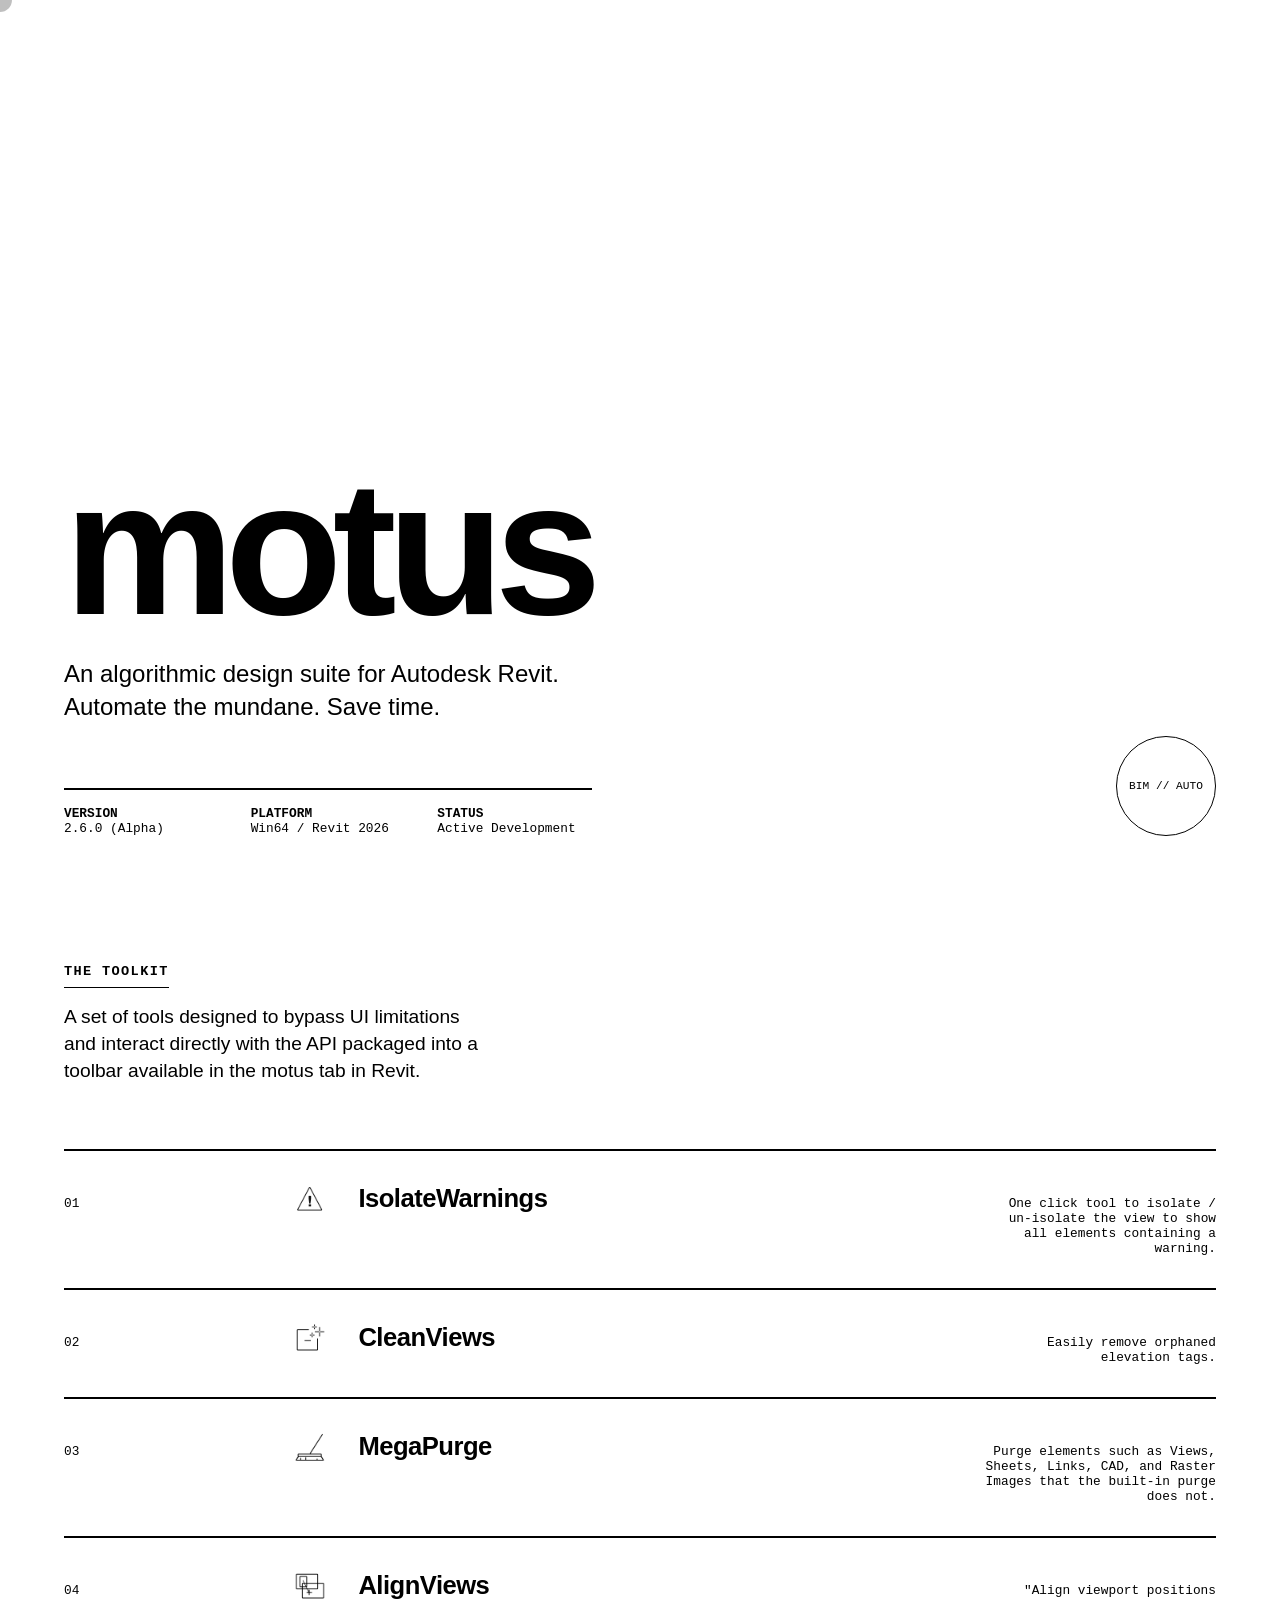
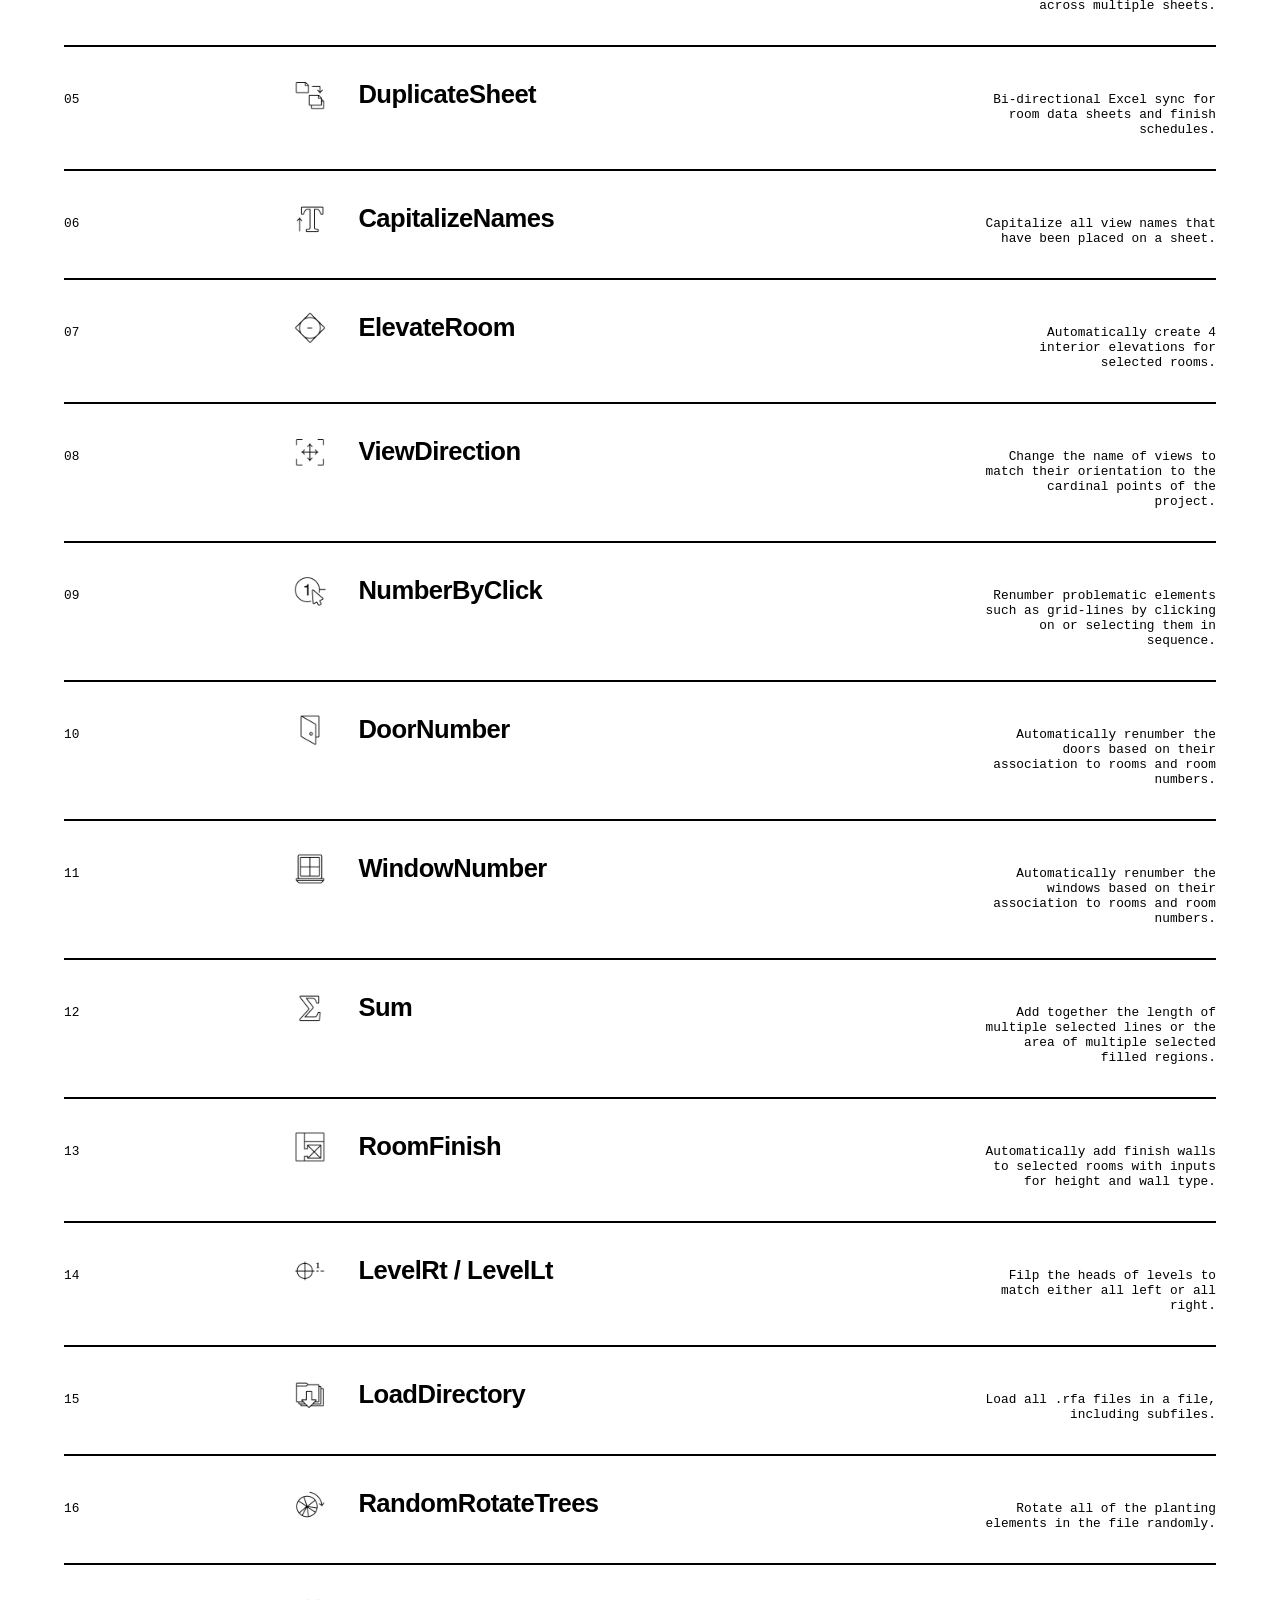
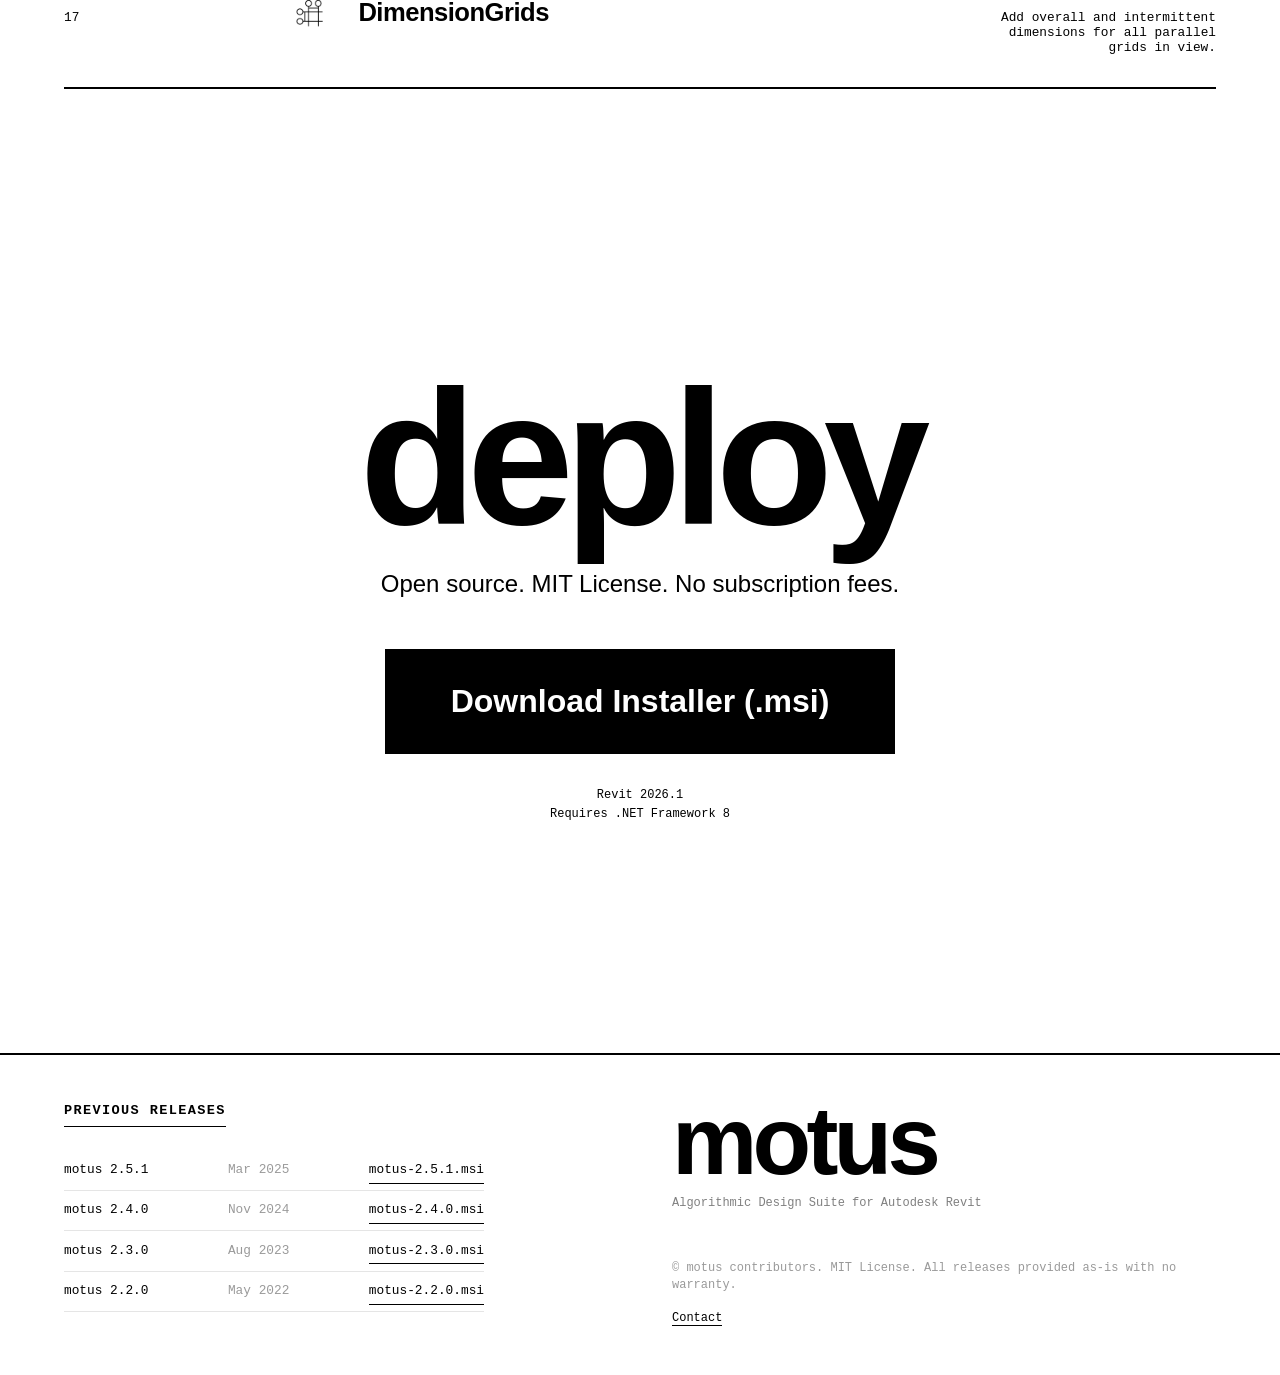
==== commit 18e4a0fb: "added align views to the tool list" ====
--- a/index.html
+++ b/index.html
@@ -331,27 +331,32 @@
                     <li class="tool-item">
                         <span class="tool-number">03</span>
                         <span class="tool-name"><img src="/Icons/PurgePlus.png" alt="Purge additional elements">MegaPurge</span>
-                        <span class="tool-desc">Purge elements such as Views, Sheets, Links, CAD, and Raster Images that the built-in purge does not .</span>
+                        <span class="tool-desc">Purge elements such as Views, Sheets, Links, CAD, and Raster Images that the built-in purge does not.</span>
                     </li>
                     <li class="tool-item">
                         <span class="tool-number">04</span>
+                        <span class="tool-name"><img src="/Icons/AlignViews.png" alt="Align views on different sheets">AlignViews</span>
+                        <span class="tool-desc">"Align viewport positions across multiple sheets.</span>
+                    </li>
+                    <li class="tool-item">
+                        <span class="tool-number">05</span>
                         <span class="tool-name"><img src="/Icons/DuplicateSheet.png" alt="Create multiple duplicates of a sheet">DuplicateSheet</span>
                         <span class="tool-desc">Bi-directional Excel sync for room data sheets and finish schedules.</span>
                     </li>
                     <li class="tool-item">
-                        <span class="tool-number">05</span>
+                        <span class="tool-number">06</span>
                         <span class="tool-name"><img src="/Icons/Capitalize.png" alt="Capitalize the names of views on sheets">CapitalizeNames</span>
                         <span class="tool-desc">Capitalize all view names that have been placed on a sheet.</span>
                     </li>
                     <li class="tool-item">
-                        <span class="tool-number">06</span>
+                        <span class="tool-number">07</span>
                         <span class="tool-name"><img src="/Icons/InteriorElevation.png" alt="Elevate a room">ElevateRoom</span>
                         <span class="tool-desc">Automatically create 4 interior elevations for selected rooms.</span>
                     </li>
                     <li class="tool-item">
-                        <span class="tool-number">07</span>
+                        <span class="tool-number">08</span>
                         <span class="tool-name"><img src="/Icons/ViewDirection.png" alt="Rename elevations by project cardinal directions">ViewDirection</span>
-                        <span class="tool-desc">Change the neame of views to match their orientation to the cardinal points of the project.</span>
+                        <span class="tool-desc">Change the name of views to match their orientation to the cardinal points of the project.</span>
                     </li>
                     <li class="tool-item">
                         <span class="tool-number">09</span>
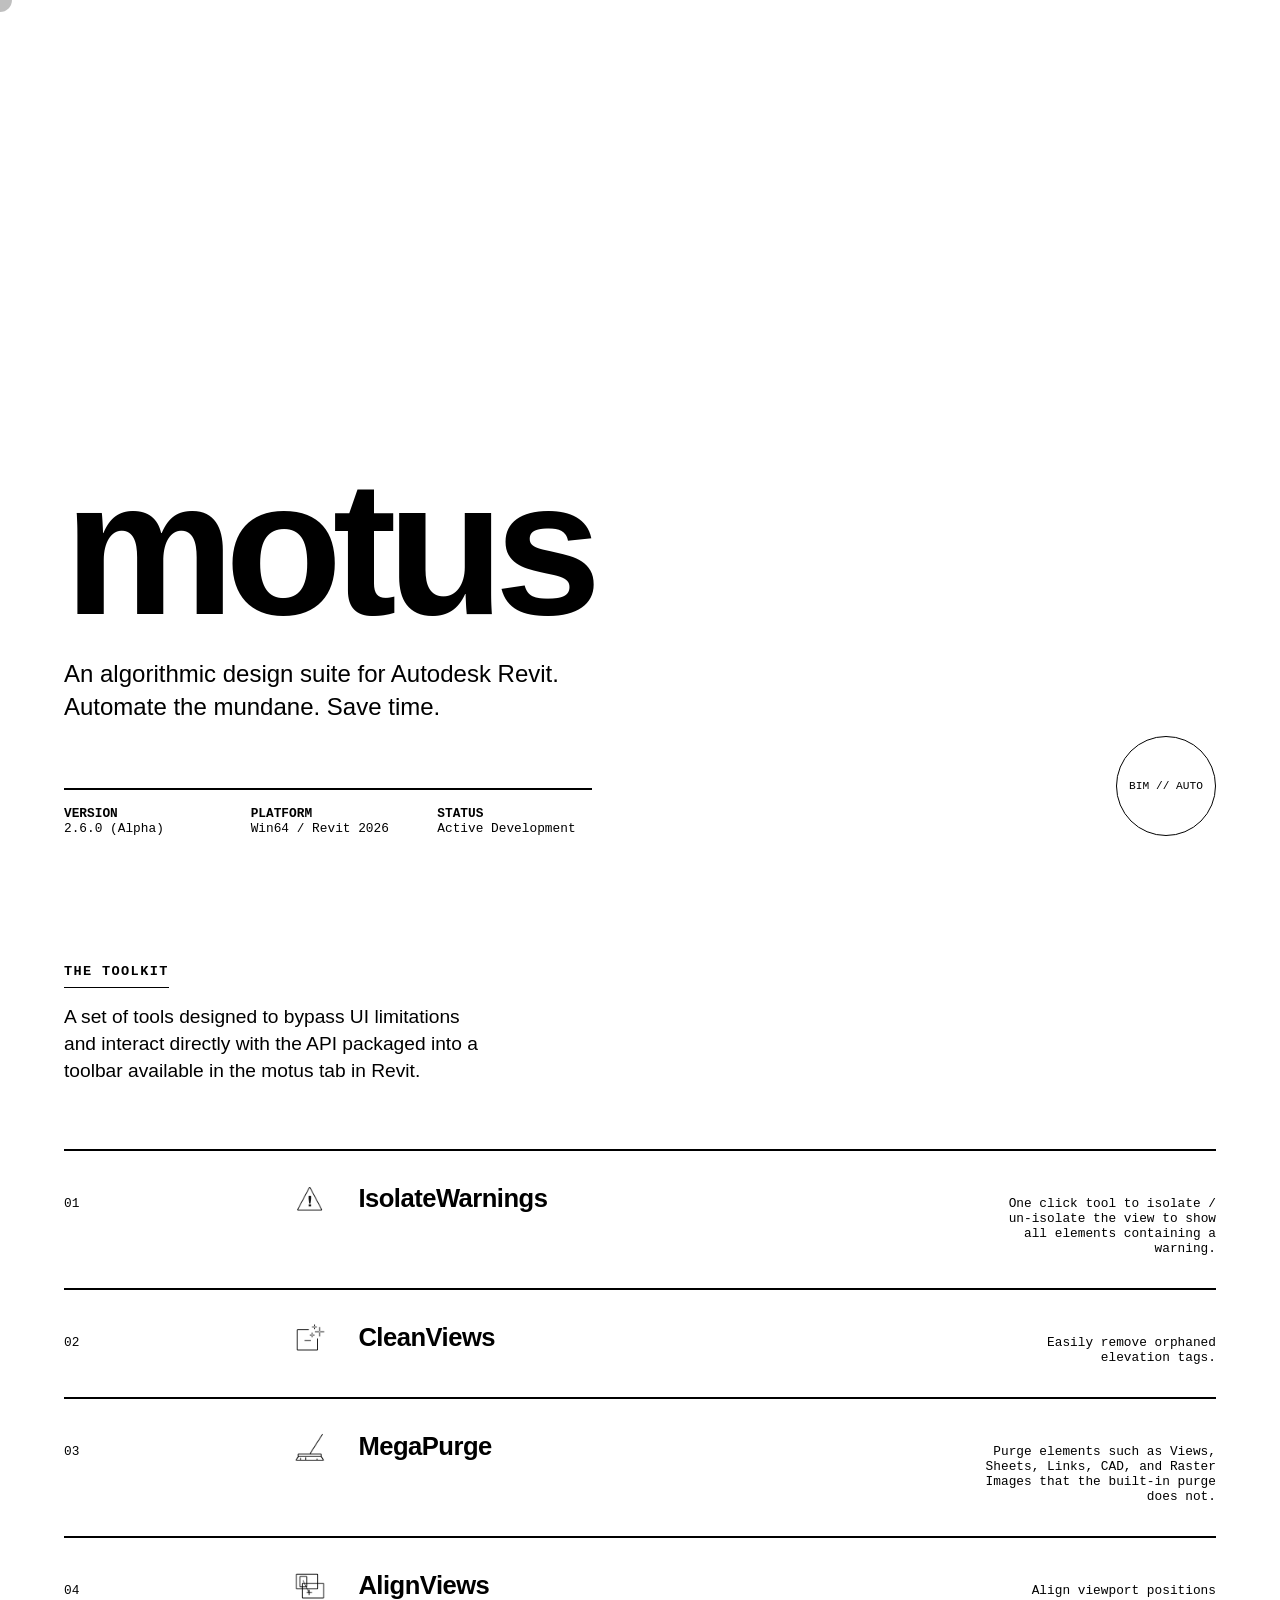
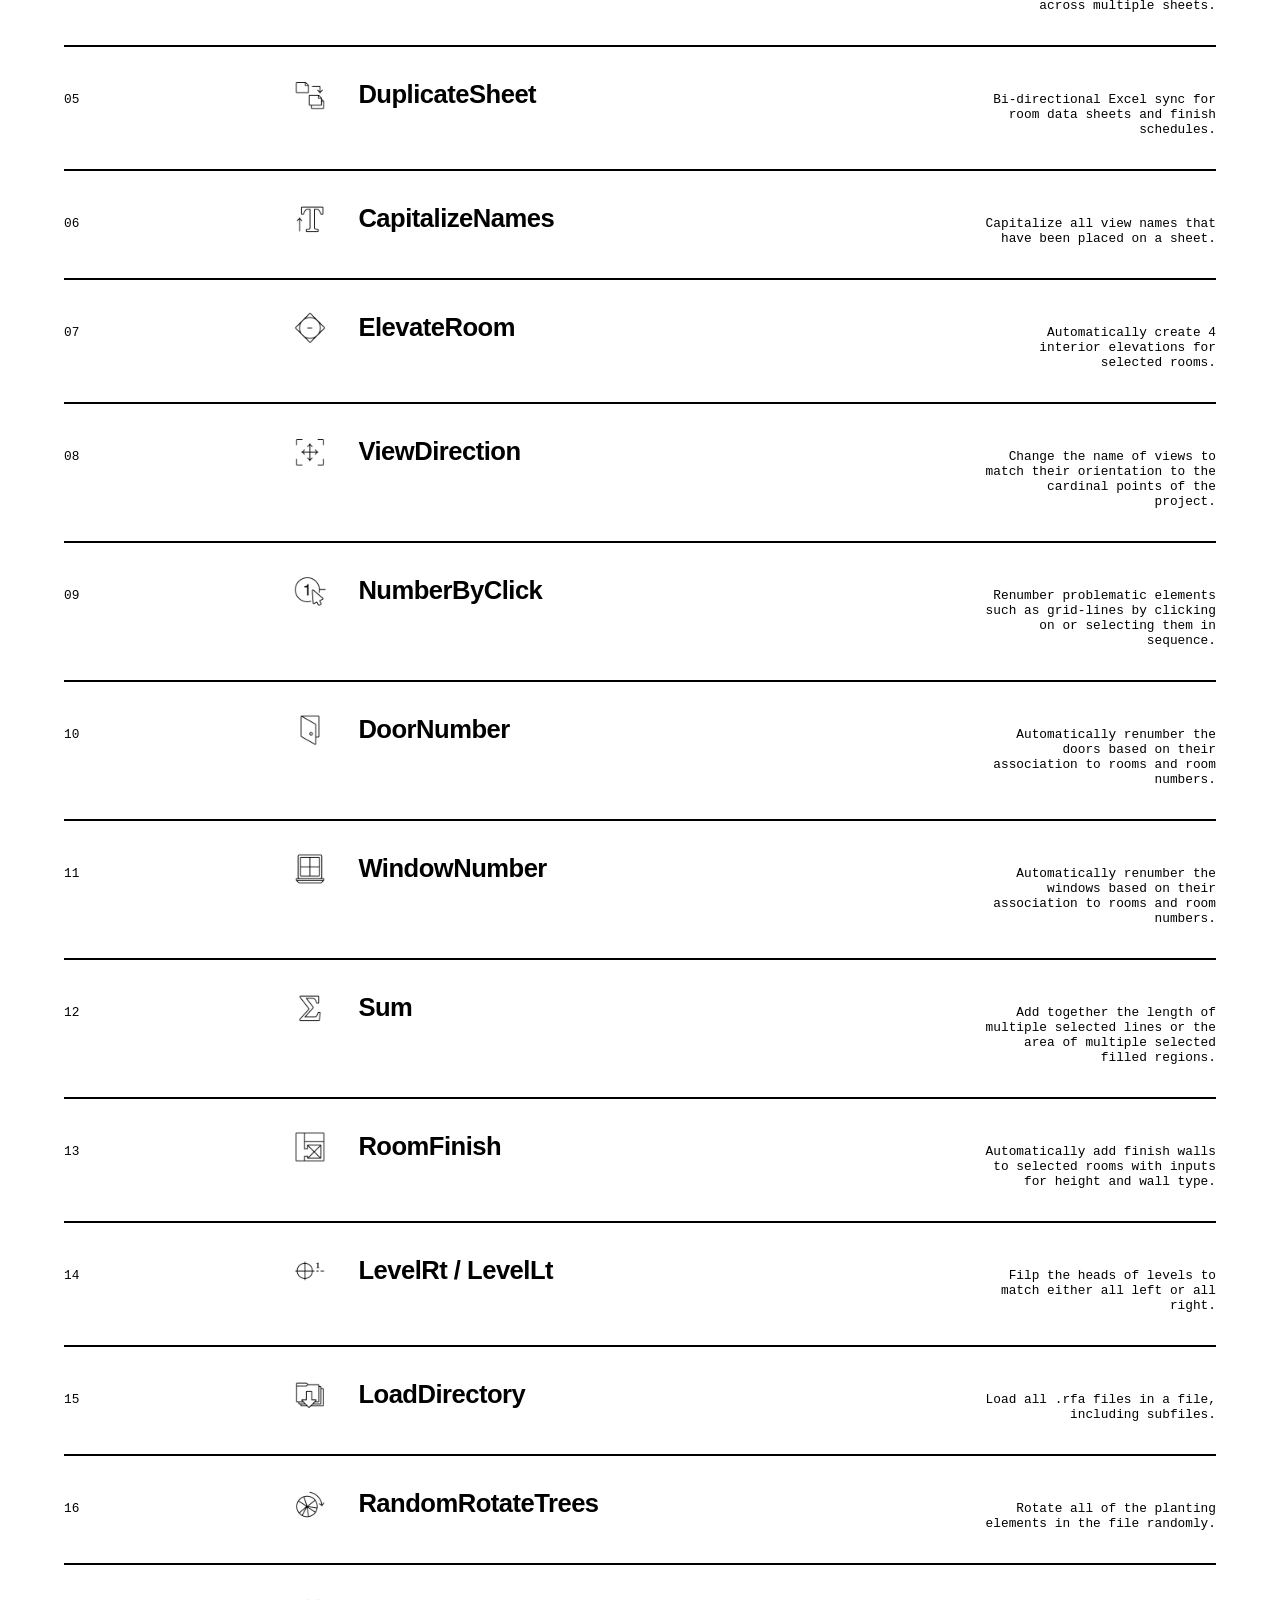
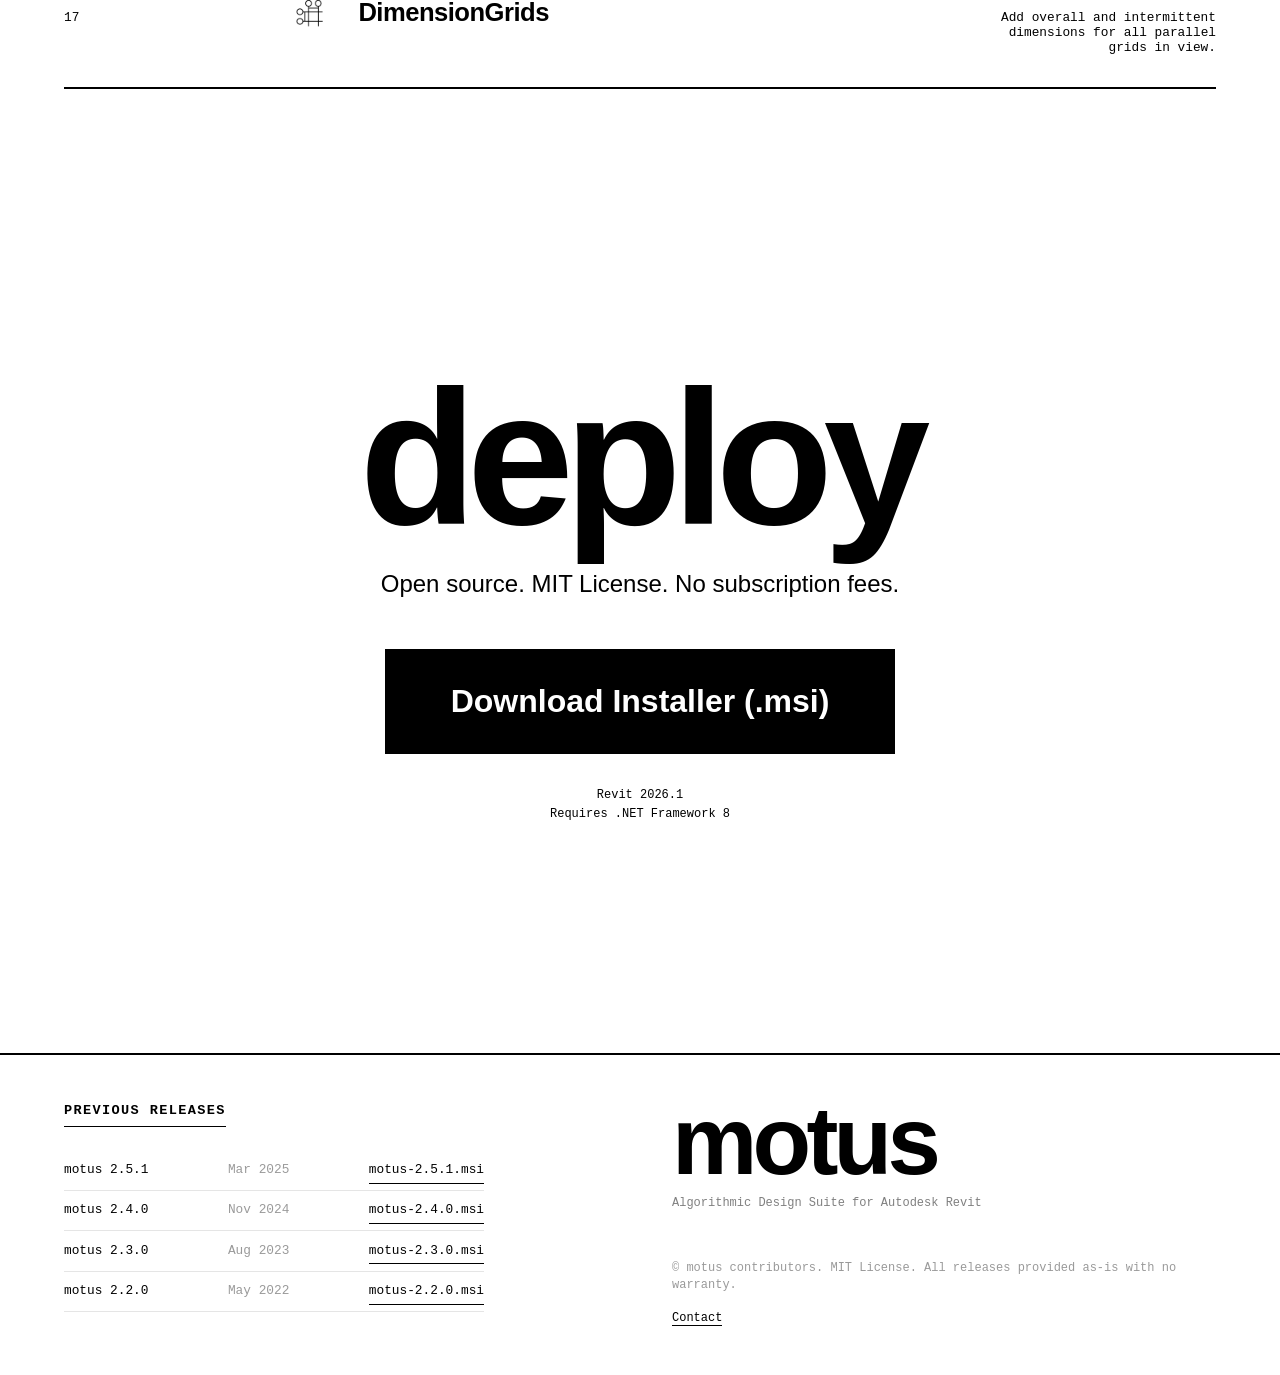
==== commit bda282a1: "removed a rogue quotation mark" ====
--- a/index.html
+++ b/index.html
@@ -336,7 +336,7 @@
                     <li class="tool-item">
                         <span class="tool-number">04</span>
                         <span class="tool-name"><img src="/Icons/AlignViews.png" alt="Align views on different sheets">AlignViews</span>
-                        <span class="tool-desc">"Align viewport positions across multiple sheets.</span>
+                        <span class="tool-desc">Align viewport positions across multiple sheets.</span>
                     </li>
                     <li class="tool-item">
                         <span class="tool-number">05</span>
